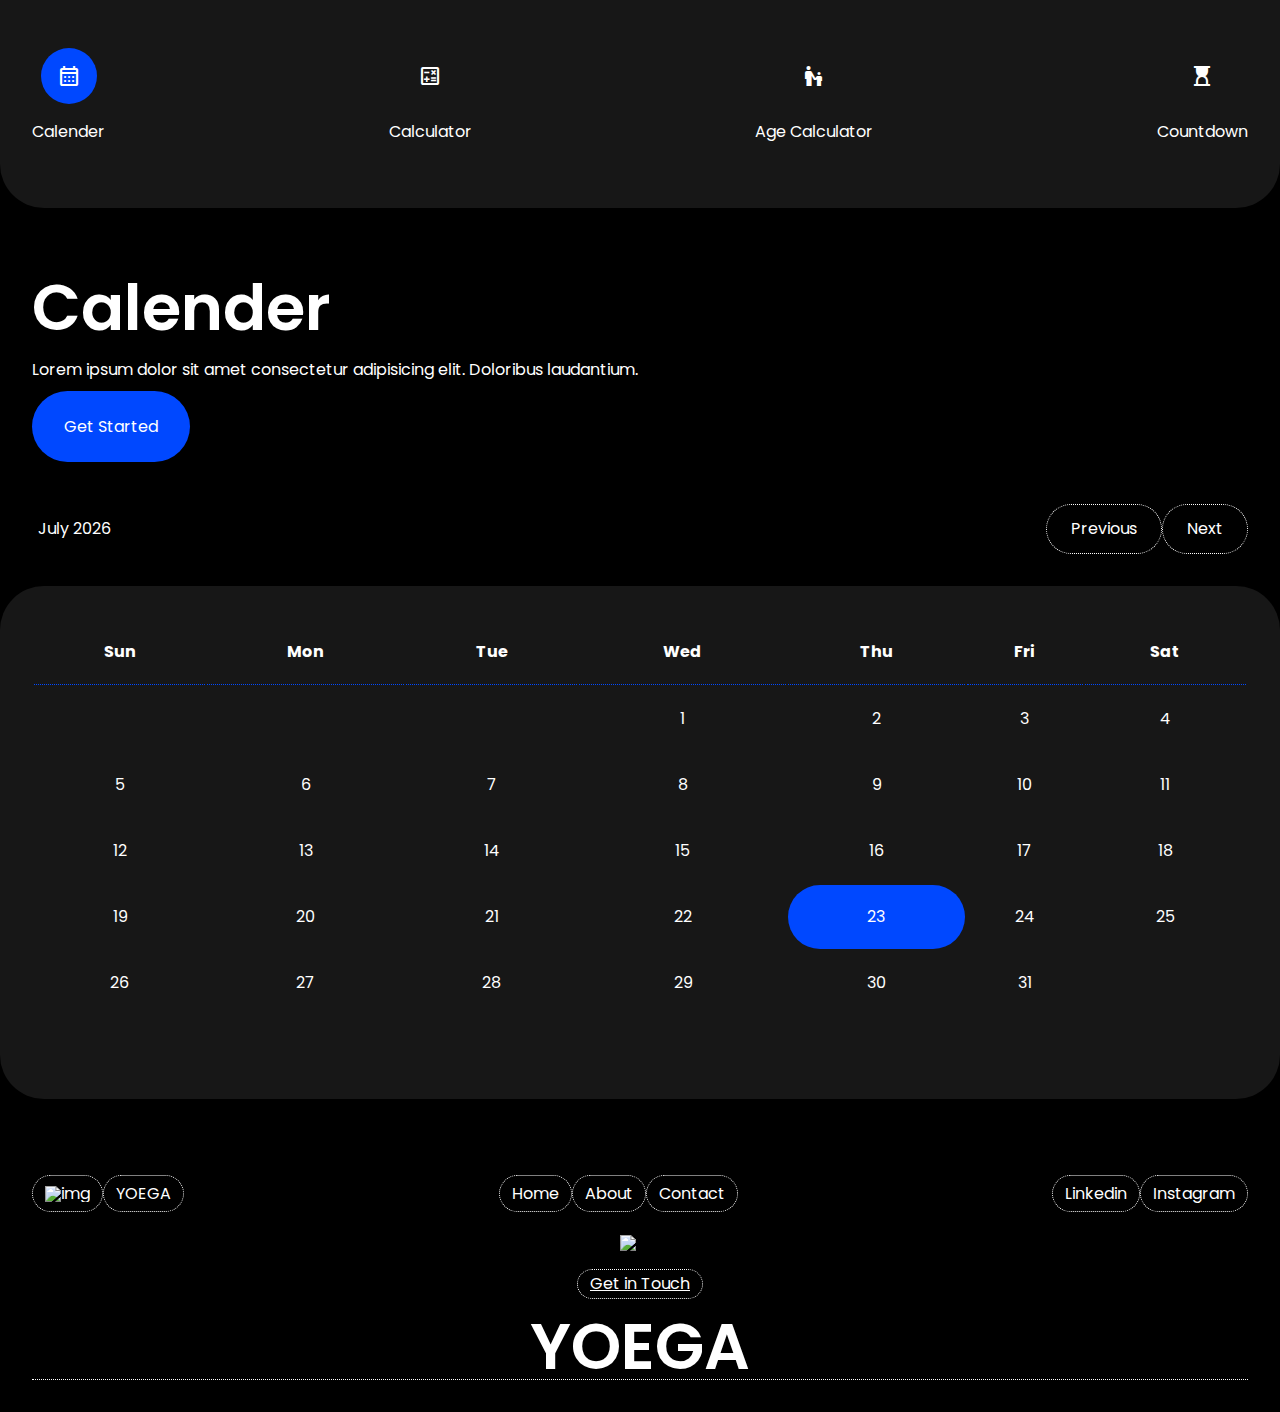
==== index.html @ 89e4c40a "first commit" ====
<!DOCTYPE html>
<html lang="en">
<head>
    <meta charset="UTF-8">
    <meta name="viewport" content="width=device-width, initial-scale=1.0">
    <link rel="stylesheet" href="/sass/styles.css">
    <link rel="stylesheet" href="https://fonts.googleapis.com/css2?family=Material+Symbols+Outlined:opsz,wght,FILL,GRAD@20..48,100..700,0..1,-50..200"/>
    <style>
        .material-symbols-outlined {
          font-variation-settings:
          'FILL' 0,
          'wght' 400,
          'GRAD' 0,
          'opsz' 24
        }
    </style>
    <title>Document</title>
</head>
<body>
    <nav>
        <ul>
            <li>
                <a href="#">
                    <span class="material-symbols-outlined active">
                        calendar_month
                    </span>
                    <p class="paragraph">Calender</p>
                 </a>
            </li>
            <li>
                <a href="#">
                    <span class="material-symbols-outlined">
                        calculate
                    </span>
                    <p class="paragraph">Calculator</p>
                 </a>
            </li>
            <li>
                <a href="#">
                    <span class="material-symbols-outlined">
                        escalator_warning
                    </span>
                    <p class="paragraph">Age Calculator</p>
                 </a>
            </li>
            <li>
                <a href="#">
                    <span class="material-symbols-outlined">
                        hourglass_top
                    </span>
                    <p class="paragraph">Countdown</p>
                 </a>
            </li>
        </ul>
    </nav>
    <div class="hero">
        <br><br><div><span class="display">Calender</span></div>
        <br><div class="span paragraph">Lorem ipsum dolor sit amet consectetur adipisicing elit. Doloribus laudantium.</div>
        <br><br><div class="button"><a href="#bottom" class="label">Get Started</a></div>
    </div>
    <br><br>
    <div class="navigation">    
        <button class="label" id="month-year">Month and Years</button>
        <div class="button">
            <button class="label" onclick="previousMonth()">Previous</button>
            <button class="label" onclick="nextMonth()">Next</button>
        </div>
    </div>
    <table id="calendar">
        <thead class="label">
            <tr>
                <th>Sun</th>
                <th>Mon</th>
                <th>Tue</th>
                <th>Wed</th>
                <th>Thu</th>
                <th>Fri</th>
                <th>Sat</th>
            </tr>
        </thead>
        <tbody class="label">
        </tbody>
    </table>


    <div class="footer">
        <br><br><br>
        <div class="nav">
            <div class="left">
                <li><a href="#" class="label"><img src="#" alt="img"></a></li>
                <li><a href="#" class="label">YOEGA</a></li>
            </div>
            <div class="center">
                <li><a class="label" href="#">Home</a></li>
                <li><a class="label" href="#">About</a></li>
                <li><a class="label" href="#">Contact</a></li>
            </div>
            <div class="right">
                <li><a class="label" href="#">Linkedin</a></li>
                <li><a class="label" href="#">Instagram</a></li>
            </div>
        </div>
        <div class="image">
            <img src="https://cdn-kodkb.nitrocdn.com/lhoFCkRDXmditPUXGJuJehiwbDUSIjZt/assets/images/optimized/rev-ce9fa08/tinywins.com/wp-content/themes/tinywins-2023/assets/images/footer-arrow.png" alt="img">
        </div>
        <div class="button">
            <li><a href="#" class="label">Get in Touch</a></li>
        </div>
        <div class="name">
            <div class="display">YOEGA</div>
        </div>
    </div>
    <div id="bottom"></div>
    <script src="/src/js/scripts.js"></script>
</body>
</html>
---- sass/styles.css ----
@import url("https://fonts.googleapis.com/css2?family=Inter:wght@100;200;300;400;500;600;700;800;900&family=Poppins:ital,wght@0,100;0,200;0,300;0,400;0,500;0,600;0,700;0,800;0,900;1,100;1,200;1,300;1,400;1,500;1,600;1,700;1,800;1,900&display=swap");
.display {
  color: #FFFFFF;
  font-family: Poppins;
  font-size: 64px;
  font-style: normal;
  font-weight: 600;
  line-height: 64px;
}

.heading {
  color: #FFFFFF;
  font-family: Poppins;
  font-size: 32px;
  font-style: normal;
  font-weight: 500;
  line-height: 32px;
}

.paragraph {
  color: #FFFFFF;
  font-family: Poppins;
  font-size: 16px;
  font-style: normal;
  font-weight: 400;
  line-height: 24px;
}

.label {
  color: #FFFFFF;
  font-family: Poppins;
  font-size: 16px;
  font-style: normal;
  font-weight: 400;
  line-height: 16px;
}

* {
  scroll-behavior: smooth;
}

body {
  padding: 0;
  margin: 0;
  background-color: #000000;
}

nav {
  margin: 0;
  padding: 32px;
  background-color: #171717;
  border-radius: 0 0 44px 44px;
}
nav ul {
  padding: 0;
  display: flex;
  justify-content: space-between;
  flex-wrap: wrap;
}
nav ul li {
  list-style: none;
}
nav ul li a {
  display: flex;
  flex-direction: column;
  align-items: center;
  justify-content: center;
  text-decoration: none;
}
nav ul li a span {
  color: #FFFFFF;
  padding: 16px;
  border-radius: 100px;
}
nav ul li a span:hover {
  color: #FFFFFF;
  background-color: #0048FF;
}
nav ul li a span.active {
  color: #FFFFFF;
  background-color: #0048FF;
}

.hero {
  padding: 32px;
}
.hero .button a {
  padding: 24px 32px;
  background-color: #0048FF;
  border-radius: 100px;
  text-decoration: none;
}

table {
  padding: 32px;
  background-color: #171717;
  width: 100%;
  border-radius: 44px;
}
table thead tr th {
  padding-top: 24px;
  padding-bottom: 24px;
  padding-left: auto;
  padding-right: auto;
  border-bottom: 1px dotted #0048FF;
}
table tbody tr td {
  padding-top: 24px;
  padding-bottom: 24px;
  padding-left: auto;
  padding-right: auto;
  text-align: center;
}
table tbody tr td.active {
  background-color: #0048FF;
  border-radius: 100px;
}

.navigation {
  display: flex;
  justify-content: space-between;
  padding-left: 32px;
  padding-right: 32px;
  padding-bottom: 32px;
}
.navigation .button {
  display: flex;
  justify-content: center;
}
.navigation .button button {
  padding: 16px 24px;
  border: 1px dotted #FFFFFF;
  border-radius: 100px;
}
.navigation button {
  border: none;
  background-color: transparent;
}

.footer {
  height: fit-content;
  padding: 32px;
}
.footer .nav {
  display: flex;
  justify-content: space-between;
  align-items: center;
  flex-wrap: wrap;
}
.footer .nav .left {
  display: flex;
  justify-content: center;
  flex-wrap: wrap;
  margin-bottom: 16px;
}
.footer .nav .left li {
  list-style: none;
  margin-bottom: 16px;
}
.footer .nav .left li a {
  padding: 6px 12px;
  border: 1px dotted #FFFFFF;
  border-radius: 100px;
  text-decoration: none;
}
.footer .nav .center {
  display: flex;
  justify-content: center;
  flex-wrap: wrap;
  margin-bottom: 16px;
}
.footer .nav .center li {
  list-style: none;
  margin-bottom: 16px;
}
.footer .nav .center li a {
  padding: 6px 12px;
  border: 1px dotted #FFFFFF;
  border-radius: 100px;
  text-decoration: none;
}
.footer .nav .right {
  display: flex;
  justify-content: center;
  flex-wrap: wrap;
  margin-bottom: 16px;
}
.footer .nav .right li {
  list-style: none;
  margin-bottom: 16px;
}
.footer .nav .right li a {
  padding: 6px 12px;
  border: 1px dotted #FFFFFF;
  border-radius: 100px;
  text-decoration: none;
}
.footer .image {
  display: flex;
  justify-content: center;
  margin-bottom: 16px;
}
.footer .button {
  margin-bottom: 16px;
}
.footer .button li {
  display: flex;
  justify-content: center;
}
.footer .button li a {
  padding: 6px 12px;
  border: 1px dotted #FFFFFF;
  border-radius: 100px;
}
.footer .name {
  display: flex;
  justify-content: center;
  border-bottom: 1px dotted #FFFFFF;
}

/*# sourceMappingURL=styles.css.map */
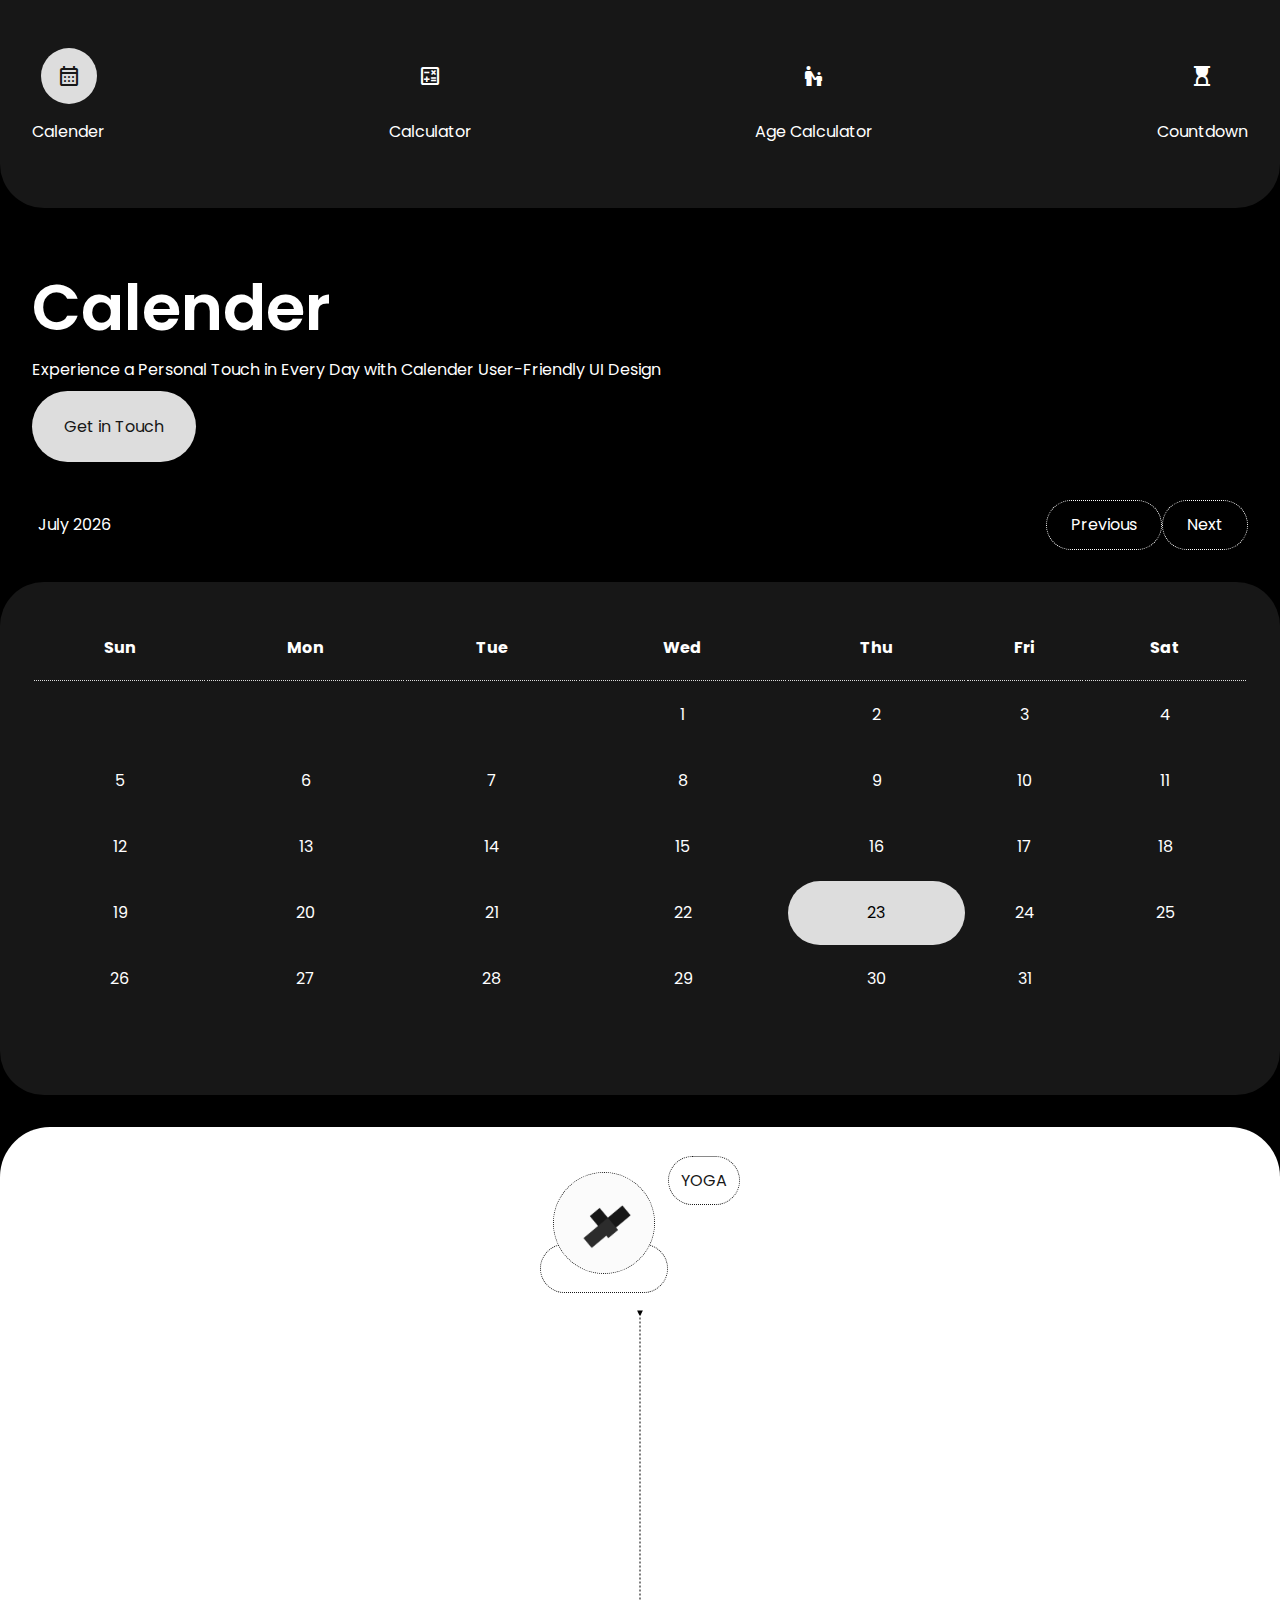
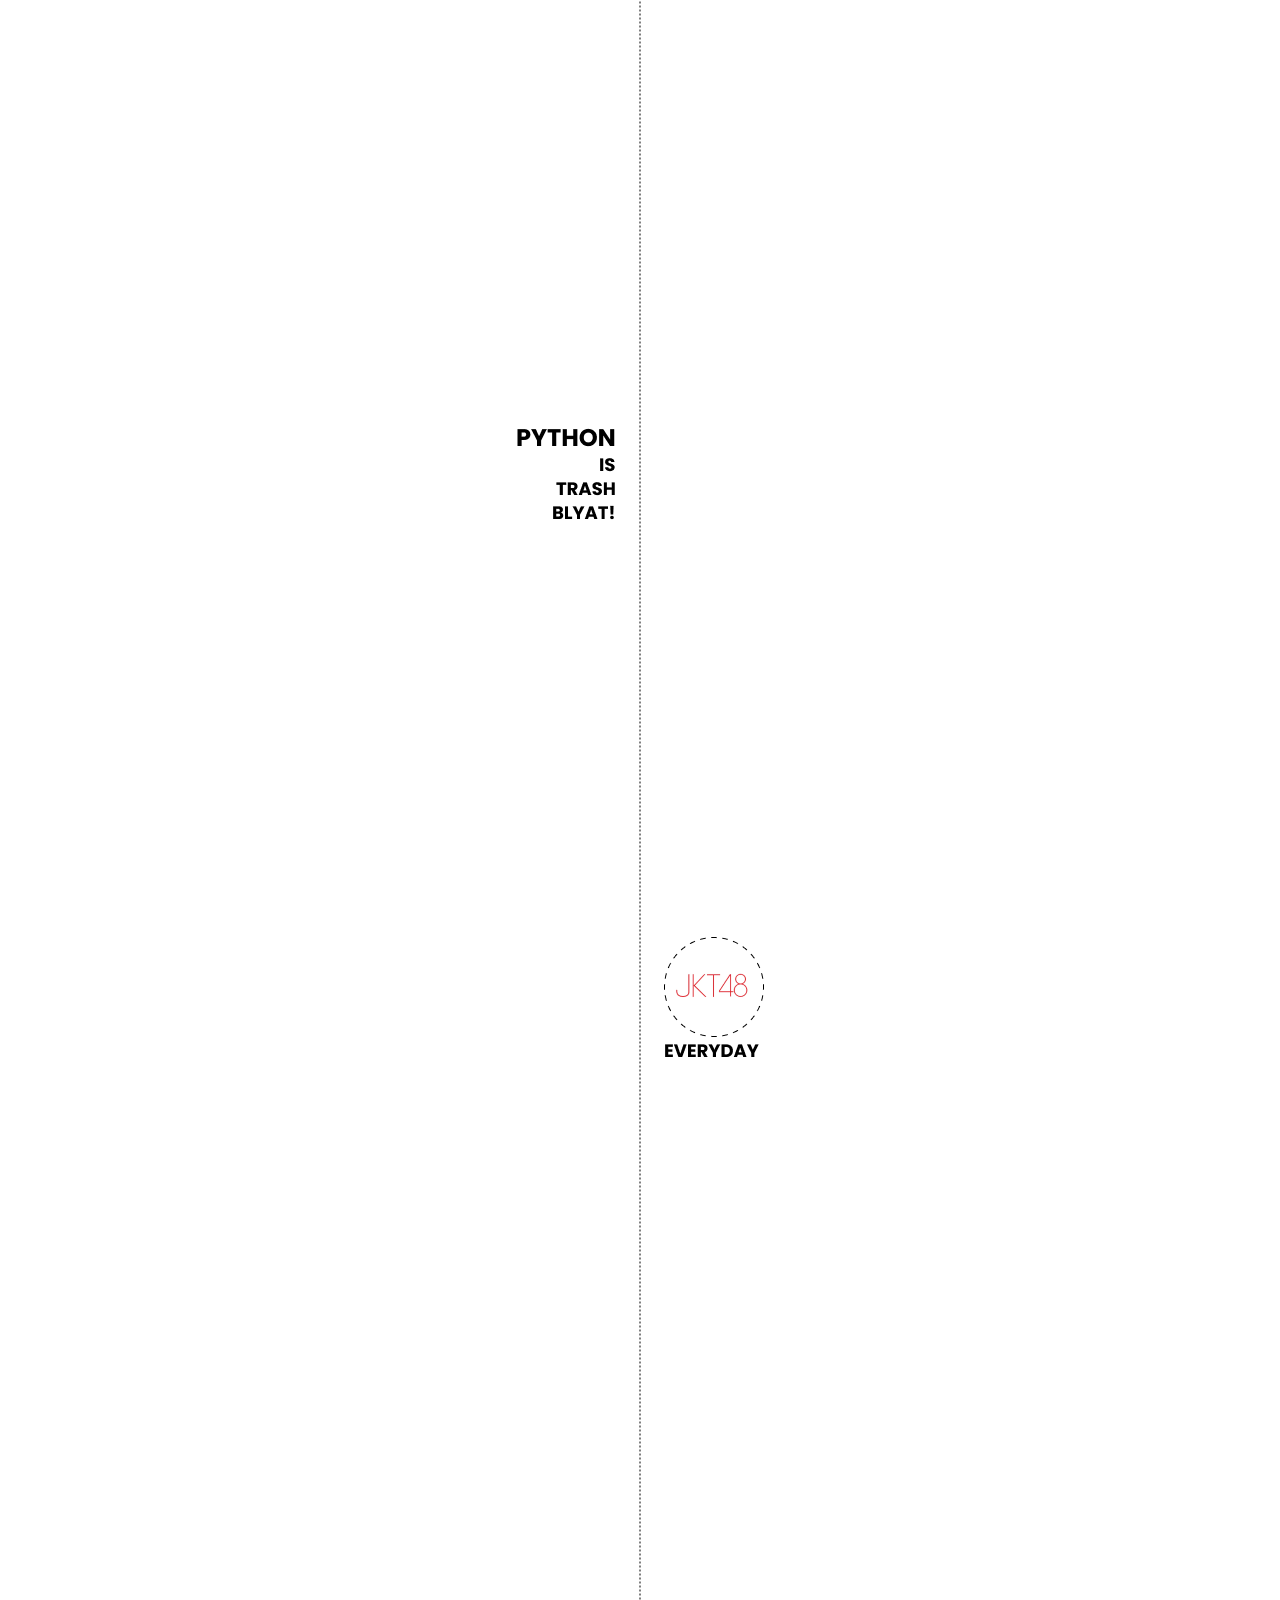
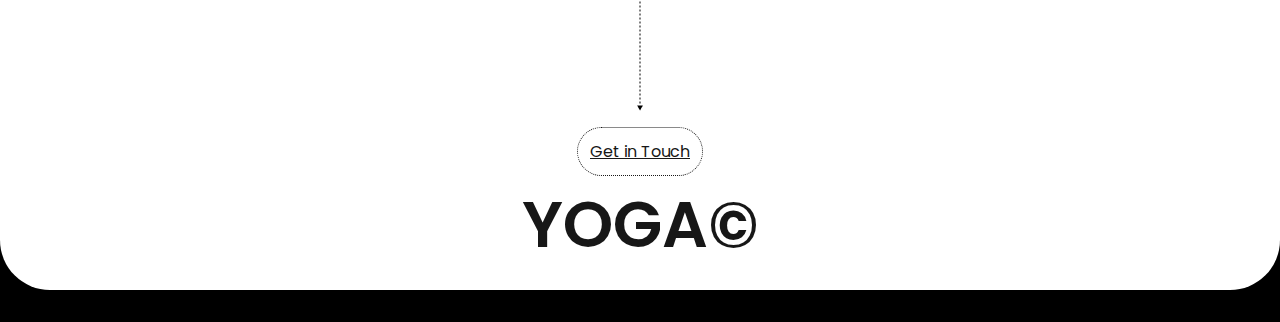
==== commit 59dc9f28: "mengubah warna primary" ====
--- a/index.html
+++ b/index.html
@@ -14,7 +14,7 @@
           'opsz' 24
         }
     </style>
-    <title>Document</title>
+    <title>Calender</title>
 </head>
 <body>
     <nav>
@@ -55,10 +55,9 @@
     </nav>
     <div class="hero">
         <br><br><div><span class="display">Calender</span></div>
-        <br><div class="span paragraph">Lorem ipsum dolor sit amet consectetur adipisicing elit. Doloribus laudantium.</div>
-        <br><br><div class="button"><a href="#bottom" class="label">Get Started</a></div>
+        <br><div class="span paragraph">Experience a Personal Touch in Every Day with Calender User-Friendly UI Design</div>
+        <br><br><div class="button"><a href="#bottom" class="label">Get in Touch</a></div>
     </div>
-    <br><br>
     <div class="navigation">    
         <button class="label" id="month-year">Month and Years</button>
         <div class="button">
@@ -81,33 +80,21 @@
         <tbody class="label">
         </tbody>
     </table>
-
-
     <div class="footer">
-        <br><br><br>
         <div class="nav">
-            <div class="left">
-                <li><a href="#" class="label"><img src="#" alt="img"></a></li>
-                <li><a href="#" class="label">YOEGA</a></li>
-            </div>
-            <div class="center">
-                <li><a class="label" href="#">Home</a></li>
-                <li><a class="label" href="#">About</a></li>
-                <li><a class="label" href="#">Contact</a></li>
-            </div>
-            <div class="right">
-                <li><a class="label" href="#">Linkedin</a></li>
-                <li><a class="label" href="#">Instagram</a></li>
+            <div class="nav-content">
+                <li><a href="#" class="label"><img style="width: 100px; border-radius: 100px;" src="/src/img/logo.png" alt="img"></a></li>
+                <li><a href="#" class="label">YOGA</a></li>
             </div>
         </div>
         <div class="image">
-            <img src="https://cdn-kodkb.nitrocdn.com/lhoFCkRDXmditPUXGJuJehiwbDUSIjZt/assets/images/optimized/rev-ce9fa08/tinywins.com/wp-content/themes/tinywins-2023/assets/images/footer-arrow.png" alt="img">
+            <img src="/src/img/line.png" alt="line">
         </div>
         <div class="button">
-            <li><a href="#" class="label">Get in Touch</a></li>
+            <li><a href="https://www.instagram.com/yogawanadityapratama/" class="label">Get in Touch</a></li>
         </div>
         <div class="name">
-            <div class="display">YOEGA</div>
+            <div class="display">YOGA©</div>
         </div>
     </div>
     <div id="bottom"></div>
--- a/sass/styles.css
+++ b/sass/styles.css
@@ -73,12 +73,12 @@
   border-radius: 100px;
 }
 nav ul li a span:hover {
-  color: #FFFFFF;
-  background-color: #0048FF;
+  color: #171717;
+  background-color: #DDDDDD;
 }
 nav ul li a span.active {
-  color: #FFFFFF;
-  background-color: #0048FF;
+  color: #171717;
+  background-color: #DDDDDD;
 }
 
 .hero {
@@ -86,9 +86,29 @@
 }
 .hero .button a {
   padding: 24px 32px;
-  background-color: #0048FF;
+  background-color: #DDDDDD;
+  color: #171717;
   border-radius: 100px;
   text-decoration: none;
+}
+
+.navigation {
+  display: flex;
+  justify-content: space-between;
+  padding: 32px;
+}
+.navigation .button {
+  display: flex;
+  justify-content: center;
+}
+.navigation .button button {
+  padding: 16px 24px;
+  border: 1px dotted #FFFFFF;
+  border-radius: 100px;
+}
+.navigation button {
+  border: none;
+  background-color: transparent;
 }
 
 table {
@@ -102,7 +122,7 @@
   padding-bottom: 24px;
   padding-left: auto;
   padding-right: auto;
-  border-bottom: 1px dotted #0048FF;
+  border-bottom: 1px dotted #DDDDDD;
 }
 table tbody tr td {
   padding-top: 24px;
@@ -110,112 +130,73 @@
   padding-left: auto;
   padding-right: auto;
   text-align: center;
+  transition: background-color 3s color 3s;
 }
 table tbody tr td.active {
-  background-color: #0048FF;
-  border-radius: 100px;
-}
-
-.navigation {
-  display: flex;
-  justify-content: space-between;
-  padding-left: 32px;
-  padding-right: 32px;
-  padding-bottom: 32px;
-}
-.navigation .button {
-  display: flex;
-  justify-content: center;
-}
-.navigation .button button {
-  padding: 16px 24px;
-  border: 1px dotted #FFFFFF;
-  border-radius: 100px;
-}
-.navigation button {
-  border: none;
-  background-color: transparent;
+  background-color: #DDDDDD;
+  color: #000000;
+  border-radius: 100px;
+}
+table tbody tr td:hover {
+  background-color: #DDDDDD;
+  color: #000000;
+  border-radius: 100px;
 }
 
 .footer {
   height: fit-content;
-  padding: 32px;
+  border-top: 1px dotted #FFFFFF;
+  border-bottom: 1px dotted #FFFFFF;
+  border-left: 1px dotted #FFFFFF;
+  border-right: 1px dotted #FFFFFF;
+  border-radius: 50px;
+  background-color: #FFFFFF;
+  margin-top: 32px;
+  margin-bottom: 32px;
 }
 .footer .nav {
-  display: flex;
-  justify-content: space-between;
-  align-items: center;
-  flex-wrap: wrap;
-}
-.footer .nav .left {
-  display: flex;
-  justify-content: center;
-  flex-wrap: wrap;
-  margin-bottom: 16px;
-}
-.footer .nav .left li {
+  margin-top: 44px;
+}
+.footer .nav .nav-content {
+  display: flex;
+  justify-content: center;
   list-style: none;
-  margin-bottom: 16px;
-}
-.footer .nav .left li a {
-  padding: 6px 12px;
-  border: 1px dotted #FFFFFF;
+}
+.footer .nav .nav-content img {
+  border: 1px dotted #171717;
+}
+.footer .nav .nav-content a {
+  border: 1px dotted #171717;
+  color: #171717;
+  padding: 12px;
   border-radius: 100px;
   text-decoration: none;
 }
-.footer .nav .center {
-  display: flex;
-  justify-content: center;
-  flex-wrap: wrap;
-  margin-bottom: 16px;
-}
-.footer .nav .center li {
+.footer .image {
+  display: flex;
+  justify-content: center;
+  margin-top: 32px;
+}
+.footer .button {
+  display: flex;
+  justify-content: center;
+  margin-top: 32px;
   list-style: none;
-  margin-bottom: 16px;
-}
-.footer .nav .center li a {
-  padding: 6px 12px;
-  border: 1px dotted #FFFFFF;
-  border-radius: 100px;
-  text-decoration: none;
-}
-.footer .nav .right {
-  display: flex;
-  justify-content: center;
-  flex-wrap: wrap;
-  margin-bottom: 16px;
-}
-.footer .nav .right li {
-  list-style: none;
-  margin-bottom: 16px;
-}
-.footer .nav .right li a {
-  padding: 6px 12px;
-  border: 1px dotted #FFFFFF;
-  border-radius: 100px;
-  text-decoration: none;
-}
-.footer .image {
-  display: flex;
-  justify-content: center;
-  margin-bottom: 16px;
-}
-.footer .button {
-  margin-bottom: 16px;
-}
-.footer .button li {
-  display: flex;
-  justify-content: center;
-}
-.footer .button li a {
-  padding: 6px 12px;
-  border: 1px dotted #FFFFFF;
+}
+.footer .button a {
+  border: 1px dotted #171717;
+  color: #171717;
+  padding: 12px;
   border-radius: 100px;
 }
 .footer .name {
   display: flex;
   justify-content: center;
-  border-bottom: 1px dotted #FFFFFF;
+  margin-top: 32px;
+  margin-bottom: 32px;
+}
+.footer .name .display {
+  color: #171717;
 }
 
 /*# sourceMappingURL=styles.css.map */
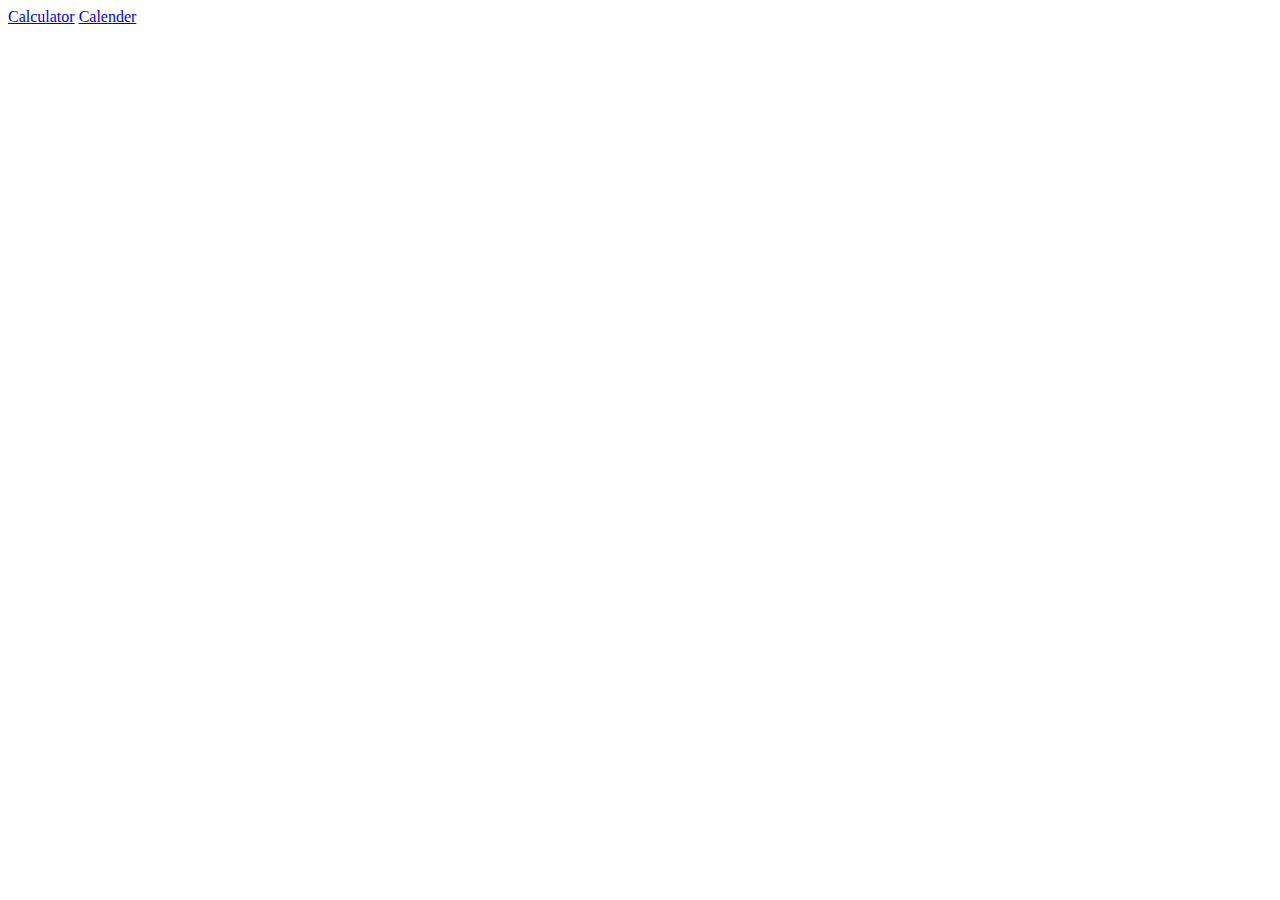
==== commit 3693712d: "menambahkan aplikasi kalkulator" ====
--- a/index.html
+++ b/index.html
@@ -3,101 +3,10 @@
 <head>
     <meta charset="UTF-8">
     <meta name="viewport" content="width=device-width, initial-scale=1.0">
-    <link rel="stylesheet" href="/sass/styles.css">
-    <link rel="stylesheet" href="https://fonts.googleapis.com/css2?family=Material+Symbols+Outlined:opsz,wght,FILL,GRAD@20..48,100..700,0..1,-50..200"/>
-    <style>
-        .material-symbols-outlined {
-          font-variation-settings:
-          'FILL' 0,
-          'wght' 400,
-          'GRAD' 0,
-          'opsz' 24
-        }
-    </style>
-    <title>Calender</title>
+    <title>Document</title>
 </head>
 <body>
-    <nav>
-        <ul>
-            <li>
-                <a href="#">
-                    <span class="material-symbols-outlined active">
-                        calendar_month
-                    </span>
-                    <p class="paragraph">Calender</p>
-                 </a>
-            </li>
-            <li>
-                <a href="#">
-                    <span class="material-symbols-outlined">
-                        calculate
-                    </span>
-                    <p class="paragraph">Calculator</p>
-                 </a>
-            </li>
-            <li>
-                <a href="#">
-                    <span class="material-symbols-outlined">
-                        escalator_warning
-                    </span>
-                    <p class="paragraph">Age Calculator</p>
-                 </a>
-            </li>
-            <li>
-                <a href="#">
-                    <span class="material-symbols-outlined">
-                        hourglass_top
-                    </span>
-                    <p class="paragraph">Countdown</p>
-                 </a>
-            </li>
-        </ul>
-    </nav>
-    <div class="hero">
-        <br><br><div><span class="display">Calender</span></div>
-        <br><div class="span paragraph">Experience a Personal Touch in Every Day with Calender User-Friendly UI Design</div>
-        <br><br><div class="button"><a href="#bottom" class="label">Get in Touch</a></div>
-    </div>
-    <div class="navigation">    
-        <button class="label" id="month-year">Month and Years</button>
-        <div class="button">
-            <button class="label" onclick="previousMonth()">Previous</button>
-            <button class="label" onclick="nextMonth()">Next</button>
-        </div>
-    </div>
-    <table id="calendar">
-        <thead class="label">
-            <tr>
-                <th>Sun</th>
-                <th>Mon</th>
-                <th>Tue</th>
-                <th>Wed</th>
-                <th>Thu</th>
-                <th>Fri</th>
-                <th>Sat</th>
-            </tr>
-        </thead>
-        <tbody class="label">
-        </tbody>
-    </table>
-    <div class="footer">
-        <div class="nav">
-            <div class="nav-content">
-                <li><a href="#" class="label"><img style="width: 100px; border-radius: 100px;" src="/src/img/logo.png" alt="img"></a></li>
-                <li><a href="#" class="label">YOGA</a></li>
-            </div>
-        </div>
-        <div class="image">
-            <img src="/src/img/line.png" alt="line">
-        </div>
-        <div class="button">
-            <li><a href="https://www.instagram.com/yogawanadityapratama/" class="label">Get in Touch</a></li>
-        </div>
-        <div class="name">
-            <div class="display">YOGA©</div>
-        </div>
-    </div>
-    <div id="bottom"></div>
-    <script src="/src/js/scripts.js"></script>
+    <a href="/app/calculator/">Calculator</a>
+    <a href="/app/calender/">Calender</a>
 </body>
 </html>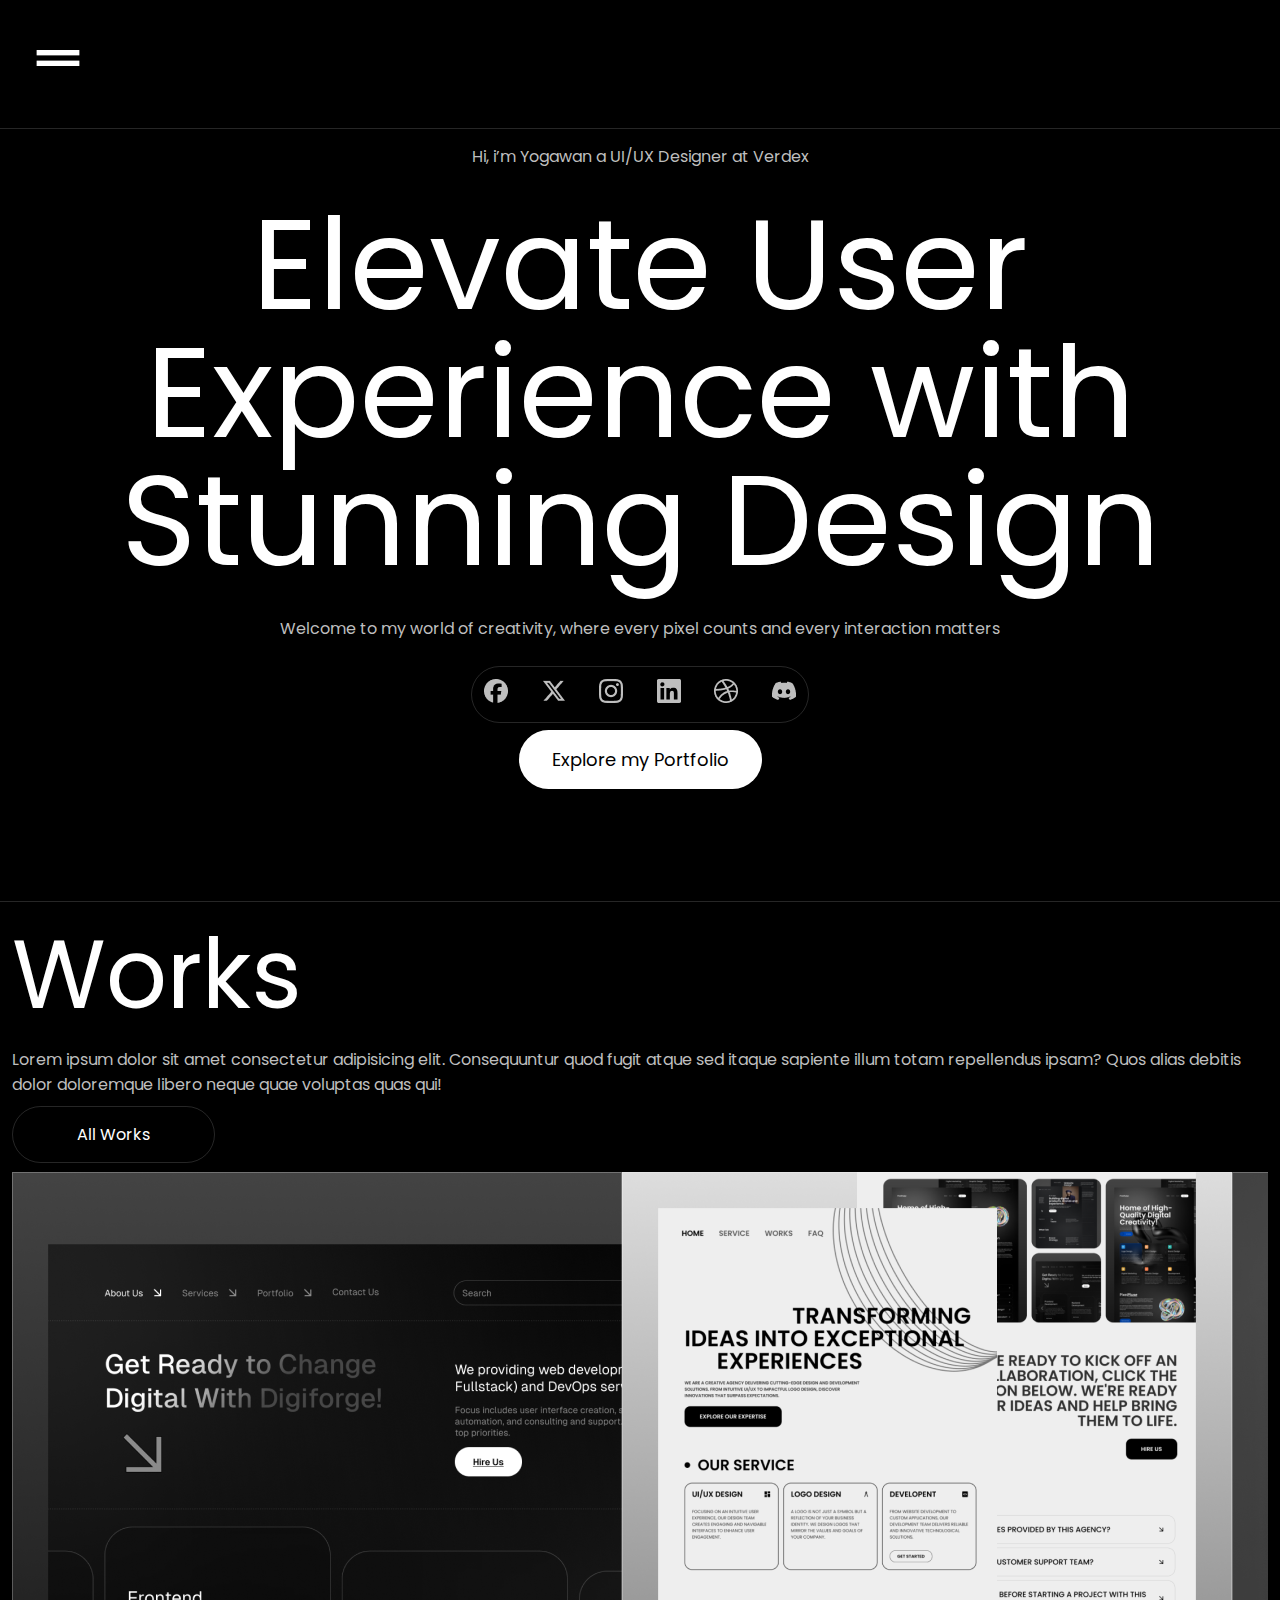
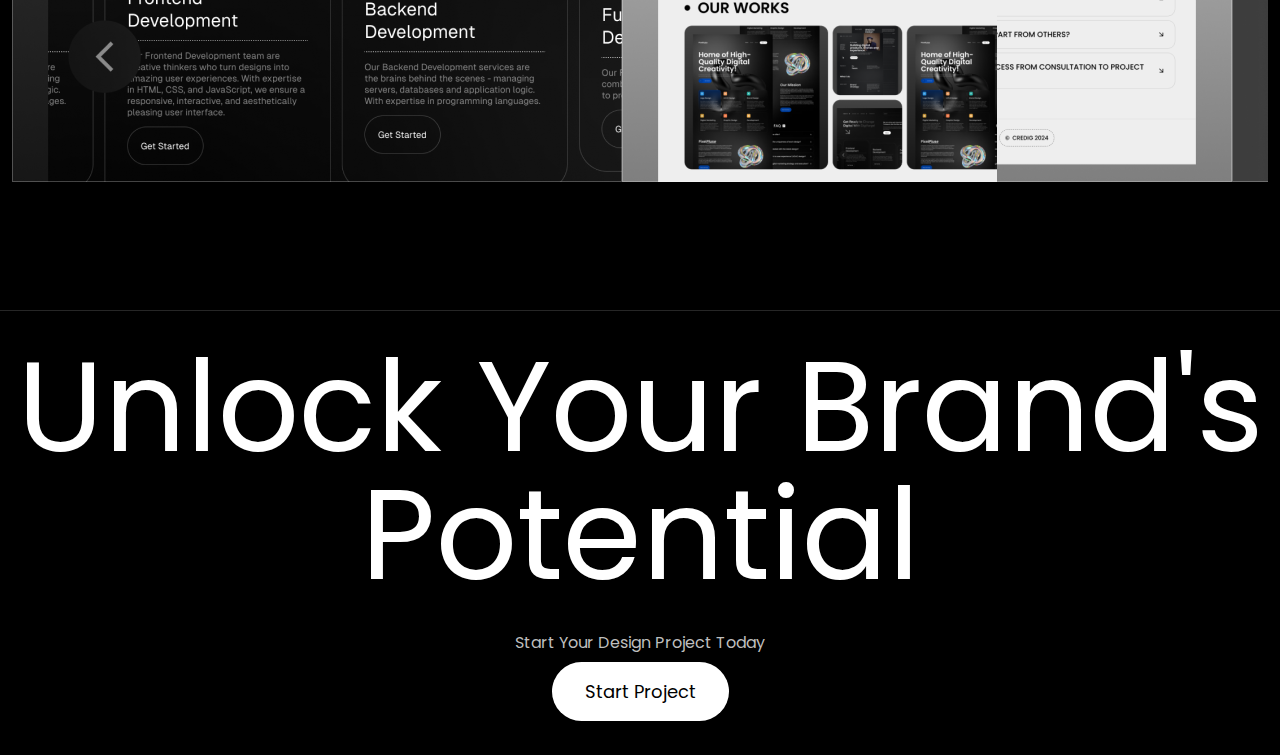
==== commit 9089298c: "add landing page" ====
--- a/index.html
+++ b/index.html
@@ -3,10 +3,105 @@
 <head>
     <meta charset="UTF-8">
     <meta name="viewport" content="width=device-width, initial-scale=1.0">
-    <title>Document</title>
+    <title>Yogawan Aditya Pratama</title>
+    <link rel="stylesheet" href="/src/css/styles.css">
+    <link rel="stylesheet" href="/sass/styles.css">
 </head>
 <body>
-    <a href="/app/calculator/">Calculator</a>
-    <a href="/app/calender/">Calender</a>
+    <div class="menu-btn">
+        <div class="menu-btn__burger"><img src="/src/image/drag_handle.png" alt="img"></div>
+    </div>
+    <nav class="menu">
+      <ul class="nav-menu__list">
+          <li class="menu__item home"><a href="#">Home</a></li>
+          <li class="menu__item about"><a href="/app/calender/">Projects</a></li>
+          <li class="menu__item services"><a href="#">Works</a></li>
+          <li class="menu__item contact"><a href="#">Contact</a></li>
+      </ul>
+    </nav>
+    <div class="hero">
+      <p>Hi, i’m Yogawan a UI/UX Designer at Verdex</p>
+      <h1>Elevate User Experience with Stunning Design</h1>
+      <p>Welcome to my world of creativity, where every pixel counts and every interaction matters</p><br>
+      <div class="social-container">
+        <div class="social">
+          <a href="#"><img src="/src/image/01.png" alt="icon"></a>
+          <a href="#"><img src="/src/image/02.png" alt="icon"></a>
+          <a href="#"><img src="/src/image/03.png" alt="icon"></a>
+          <a href="#"><img src="/src/image/04.png" alt="icon"></a>
+          <a href="#"><img src="/src/image/05.png" alt="icon"></a>
+          <a href="#"><img src="/src/image/06.png" alt="icon"></a>
+        </div>
+      </div><br>
+      <div class="button">
+        <a href="#">Explore my Portfolio</a>
+      </div>
+    </div>
+    <div class="works">
+      <h2>Works</h2>
+      <p>Lorem ipsum dolor sit amet consectetur adipisicing elit. Consequuntur quod fugit atque sed itaque sapiente illum totam repellendus ipsam? Quos alias debitis dolor doloremque libero neque quae voluptas quas qui!</p><br>
+      <div class="button">
+        <a href="#">All Works</a>
+      </div>
+      <br>
+      <div class="card">
+        <img src="/src/image/W1.png" alt="image">
+        <img src="/src/image/W2.png" alt="image">
+        <img src="/src/image/W3.png" alt="image">
+        <img src="/src/image/W4.png" alt="image">
+        <img src="/src/image/W1.png" alt="image">
+        <img src="/src/image/W2.png" alt="image">
+        <img src="/src/image/W3.png" alt="image">
+        <img src="/src/image/W4.png" alt="image">
+        <img src="/src/image/W1.png" alt="image">
+        <img src="/src/image/W2.png" alt="image">
+        <img src="/src/image/W3.png" alt="image">
+        <img src="/src/image/W4.png" alt="image">
+        <img src="/src/image/W1.png" alt="image">
+        <img src="/src/image/W2.png" alt="image">
+        <img src="/src/image/W3.png" alt="image">
+        <img src="/src/image/W4.png" alt="image">
+        <img src="/src/image/W1.png" alt="image">
+        <img src="/src/image/W2.png" alt="image">
+        <img src="/src/image/W3.png" alt="image">
+        <img src="/src/image/W4.png" alt="image">
+        <img src="/src/image/W1.png" alt="image">
+        <img src="/src/image/W2.png" alt="image">
+        <img src="/src/image/W3.png" alt="image">
+        <img src="/src/image/W4.png" alt="image">
+        <img src="/src/image/W1.png" alt="image">
+        <img src="/src/image/W2.png" alt="image">
+        <img src="/src/image/W3.png" alt="image">
+        <img src="/src/image/W4.png" alt="image">
+        <img src="/src/image/W1.png" alt="image">
+        <img src="/src/image/W2.png" alt="image">
+        <img src="/src/image/W3.png" alt="image">
+        <img src="/src/image/W4.png" alt="image">
+        <img src="/src/image/W1.png" alt="image">
+        <img src="/src/image/W2.png" alt="image">
+        <img src="/src/image/W3.png" alt="image">
+        <img src="/src/image/W4.png" alt="image">
+        <img src="/src/image/W1.png" alt="image">
+        <img src="/src/image/W2.png" alt="image">
+        <img src="/src/image/W3.png" alt="image">
+        <img src="/src/image/W4.png" alt="image">
+        <img src="/src/image/W1.png" alt="image">
+        <img src="/src/image/W2.png" alt="image">
+        <img src="/src/image/W3.png" alt="image">
+        <img src="/src/image/W4.png" alt="image">
+        <img src="/src/image/W1.png" alt="image">
+        <img src="/src/image/W2.png" alt="image">
+        <img src="/src/image/W3.png" alt="image">
+        <img src="/src/image/W4.png" alt="image">
+      </div>
+    </div>
+    <div class="hero">
+      <h1>Unlock Your Brand's Potential</h1>
+      <p>Start Your Design Project Today</p><br>
+      <div class="button">
+        <a href="#">Start Project</a>
+      </div>
+    </div><br><br>
+    <script src="/src/js/script.js"></script>
 </body>
-</html>+</html>
--- a/src/css/styles.css
+++ b/src/css/styles.css
@@ -0,0 +1,120 @@
+@import url('https://fonts.googleapis.com/css2?family=Inter:wght@100;200;300;400;500;600;700;800;900&family=Poppins:ital,wght@0,100;0,200;0,300;0,400;0,500;0,600;0,700;0,800;0,900;1,100;1,200;1,300;1,400;1,500;1,600;1,700;1,800;1,900&display=swap');
+
+* {
+    cursor: url('/src/image/cursor.png'), auto;
+}
+
+body {    
+    margin: 0;
+    padding: 0;
+    background-color: #000000;
+    font-family: 'Poppins', sans-serif;
+}
+
+/* menu button */
+.menu-btn {
+    position: fixed;
+    top: 20px;
+    left: 20px;
+    cursor: pointer;
+}
+
+.menu-btn__burger {
+    padding: 6px;
+    background-color: #000000;
+    border-radius: 12px;
+    transition: all 0.3s ease;
+}
+
+.menu-btn.open .menu-btn__burger:nth-child(1) {
+    transform: translateY(8px) rotate(45deg);
+}
+
+.menu-btn.open .menu-btn__burger:nth-child(2) {
+    opacity: 0;
+}
+
+.menu-btn.open .menu-btn__burger:nth-child(3) {
+    transform: translateY(-8px) rotate(-45deg);
+}
+
+/* menu container */
+.menu {
+    position: fixed;
+    top: 0;
+    left: 0;
+    width: 100%;
+    height: 100%;
+    background-color: #000000;
+    display: flex;
+    align-items: center;
+    justify-content: center;
+    transform: translateY(-100%);
+    transition: transform 0.3s ease;
+}
+
+.menu.open {
+    transform: translateY(0);
+}
+
+.menu__list {
+    list-style: none;
+    padding: 0;
+}
+
+/* Animation for menu items */
+.menu__item {
+    margin-bottom: 20px;
+    text-align: left;
+}
+
+.menu__item a {
+    text-decoration: none;
+    color: #FFFFFF;
+    font-size: 24px;
+}
+
+.menu__item {
+    margin-bottom: 20px;
+    opacity: 0;
+}
+
+.menu__item a {
+    text-decoration: none;
+    color: #FFFFFF;
+    font-size: 96px;
+    font-weight: 500;
+    transition: font-size 0.3s ease;
+}
+
+.menu__item a:hover {
+    opacity: 50%;
+    font-size: 128px;
+}
+
+.menu__item.home.animated {
+    animation: fadeIn 0.5s ease forwards;
+}
+
+.menu__item.about.animated {
+    animation: fadeIn 0.5s ease 0.2s forwards;
+}
+
+.menu__item.services.animated {
+    animation: fadeIn 0.5s ease 0.4s forwards;
+}
+
+.menu__item.contact.animated {
+    animation: fadeIn 0.5s ease 0.6s forwards;
+}
+
+@keyframes fadeIn {
+    from {
+        opacity: 0;
+        transform: translateY(-20px);
+    }
+    to {
+        opacity: 1;
+        transform: translateY(0);
+    }
+}--- a/sass/styles.css
+++ b/sass/styles.css
@@ -0,0 +1,136 @@
+@media only screen and (max-width: 767px) {
+  :root {
+    --display-size: 72px;
+    --display-line-height: 72px;
+    --heading1-size: 64px;
+    --heading1-line-height: 64px:
+    --heading2-size: 24px;
+    --heading2-line-height: 24px;
+    --paragraph-size: 16px;
+    --paragraph-line-height: 24px;
+  }
+}
+@media only screen and (min-width: 768px) and (max-width: 991px) {
+  :root {
+    --display-size: 96px;
+    --display-line-height: 96px;
+    --heading1-size: 72px;
+    --heading1-line-height: 72px:
+    --heading2-size: 32px;
+    --heading2-line-height: 32px;
+    --paragraph-size: 16px;
+    --paragraph-line-height: 24px;
+  }
+}
+@media only screen and (min-width: 992px) {
+  :root {
+    --display-size: 128px;
+    --display-line-height: 128px;
+    --heading1-size: 96px;
+    --heading1-line-height: 96px:
+    --heading2-size: 64px;
+    --heading2-line-height: 64px;
+    --paragraph-size: 16px;
+    --paragraph-line-height: 24px;
+  }
+}
+.hero {
+  text-align: center;
+  margin-top: 128px;
+  padding-left: 12px;
+  padding-right: 12px;
+  border-top: 1px solid rgba(255, 255, 255, 0.15);
+}
+.hero h1 {
+  color: #FFFFFF;
+  font-size: var(--display-size);
+  line-height: var(--display-line-height);
+  font-weight: 400;
+  text-align: center;
+  margin-top: 32px;
+  margin-bottom: 32px;
+}
+.hero p {
+  color: #BEBEBE;
+  font-size: var(--paragraph-size);
+  line-height: var(--paragraph-line-height);
+  font-weight: 400;
+  text-align: center;
+  margin-top: 16px;
+  margin-bottom: 0;
+}
+.hero .social-container {
+  display: flex;
+  justify-content: center;
+}
+.hero .social-container .social {
+  display: flex;
+  padding: 12px;
+  justify-content: space-between;
+  align-items: center;
+  border: 1px solid rgba(255, 255, 255, 0.15);
+  border-radius: 100px;
+  width: 312px;
+}
+.hero .social-container .social a {
+  margin: 0;
+  padding: 0;
+}
+.hero .button a {
+  text-decoration: none;
+  color: #000000;
+  background-color: #FFFFFF;
+  padding: 16px 32px;
+  border: 1px solid rgba(255, 255, 255, 0.15);
+  border-radius: 100px;
+  text-align: center;
+  font-size: 18px;
+  line-height: 18px;
+  transition: font-size 0.3s ease;
+}
+.hero .button a:hover {
+  font-size: 20px;
+}
+
+.works {
+  margin-top: 128px;
+  padding-left: 12px;
+  padding-right: 12px;
+  border-top: 1px solid rgba(255, 255, 255, 0.15);
+}
+.works h2 {
+  color: #FFFFFF;
+  font-size: var(--heading1-size);
+  line-height: var(--heading1-line-height);
+  font-weight: 400;
+  margin: 0;
+}
+.works p {
+  color: #BEBEBE;
+  margin: 0;
+}
+@keyframes scroll {
+  0% {
+    transform: translateX(0);
+  }
+  100% {
+    transform: translateX(-100%);
+  }
+}
+.works .card {
+  display: flex;
+  overflow: scroll;
+}
+.works .card img {
+  animation: scroll 20s linear infinite;
+}
+.works .button a {
+  text-decoration: none;
+  color: #FFFFFF;
+  padding: 16px 64px;
+  border: 1px solid rgba(255, 255, 255, 0.15);
+  border-radius: 100px;
+  text-align: center;
+}
+
+/*# sourceMappingURL=styles.css.map */
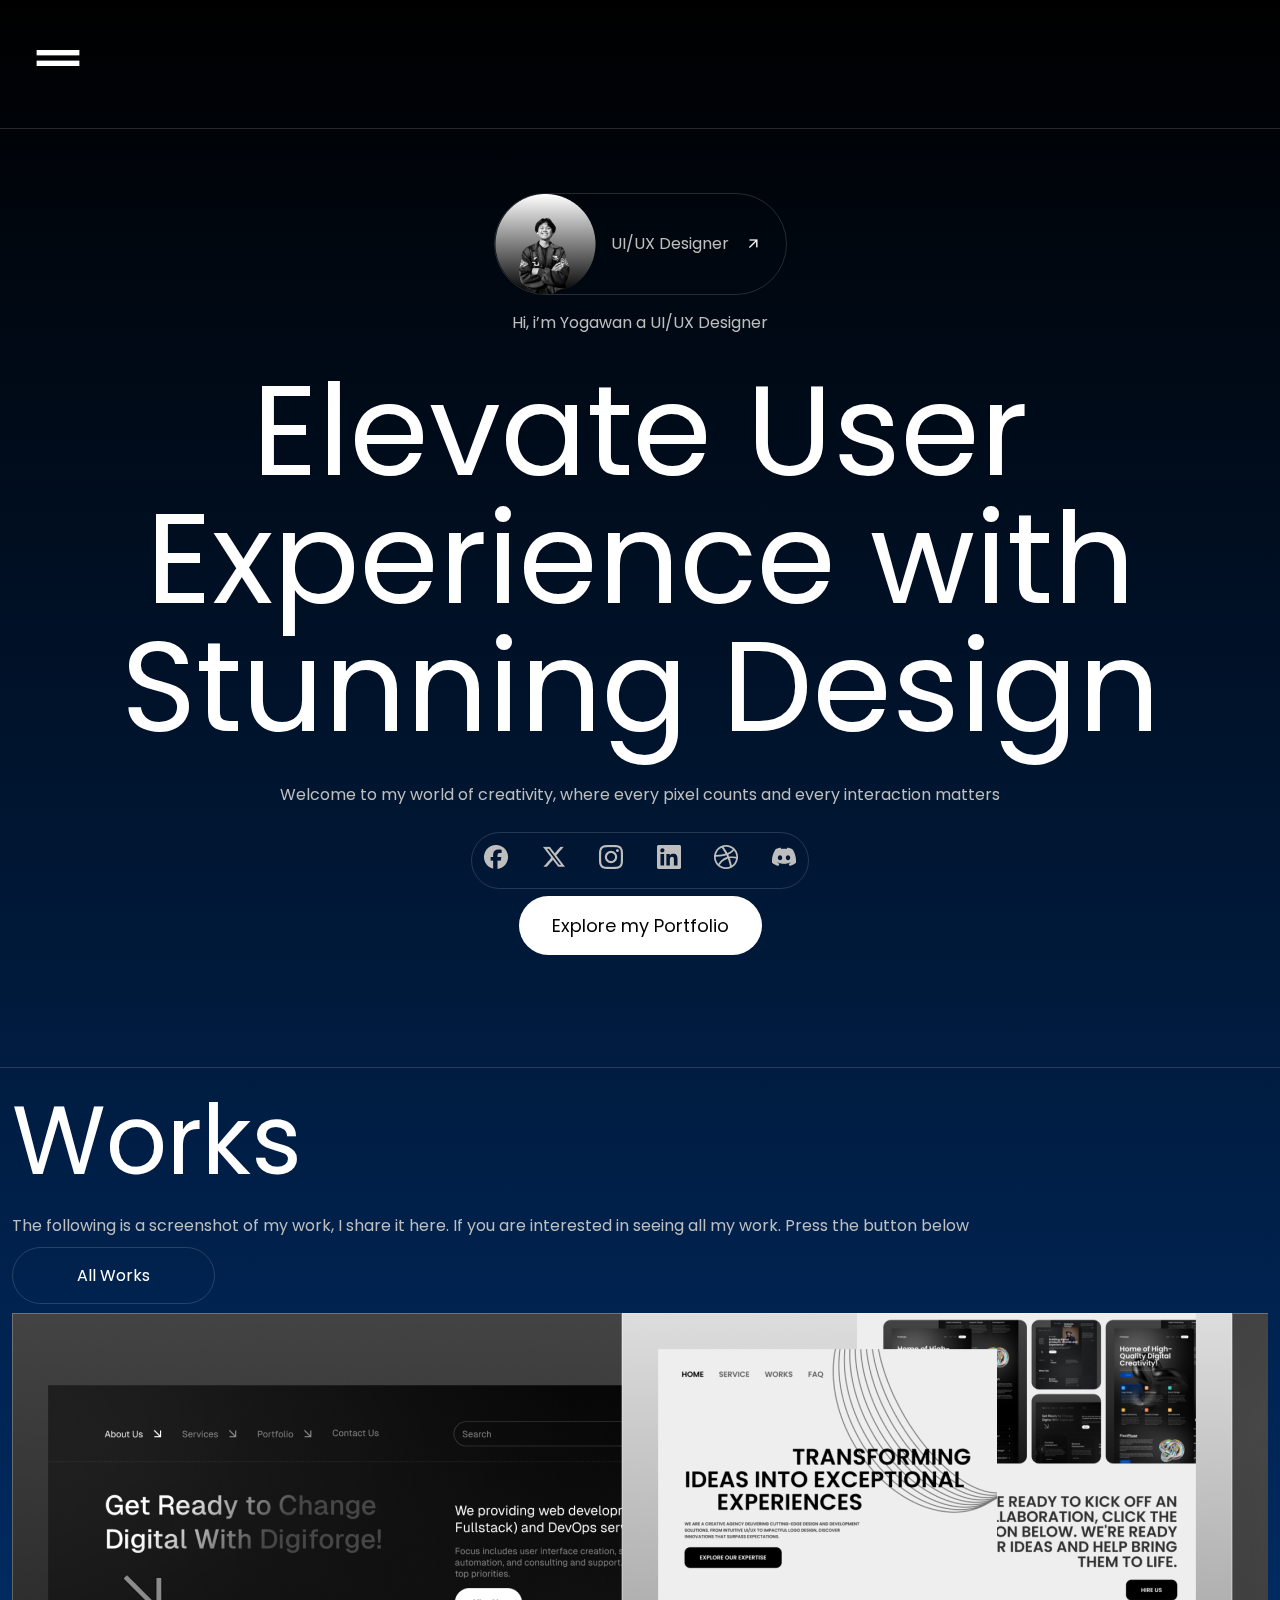
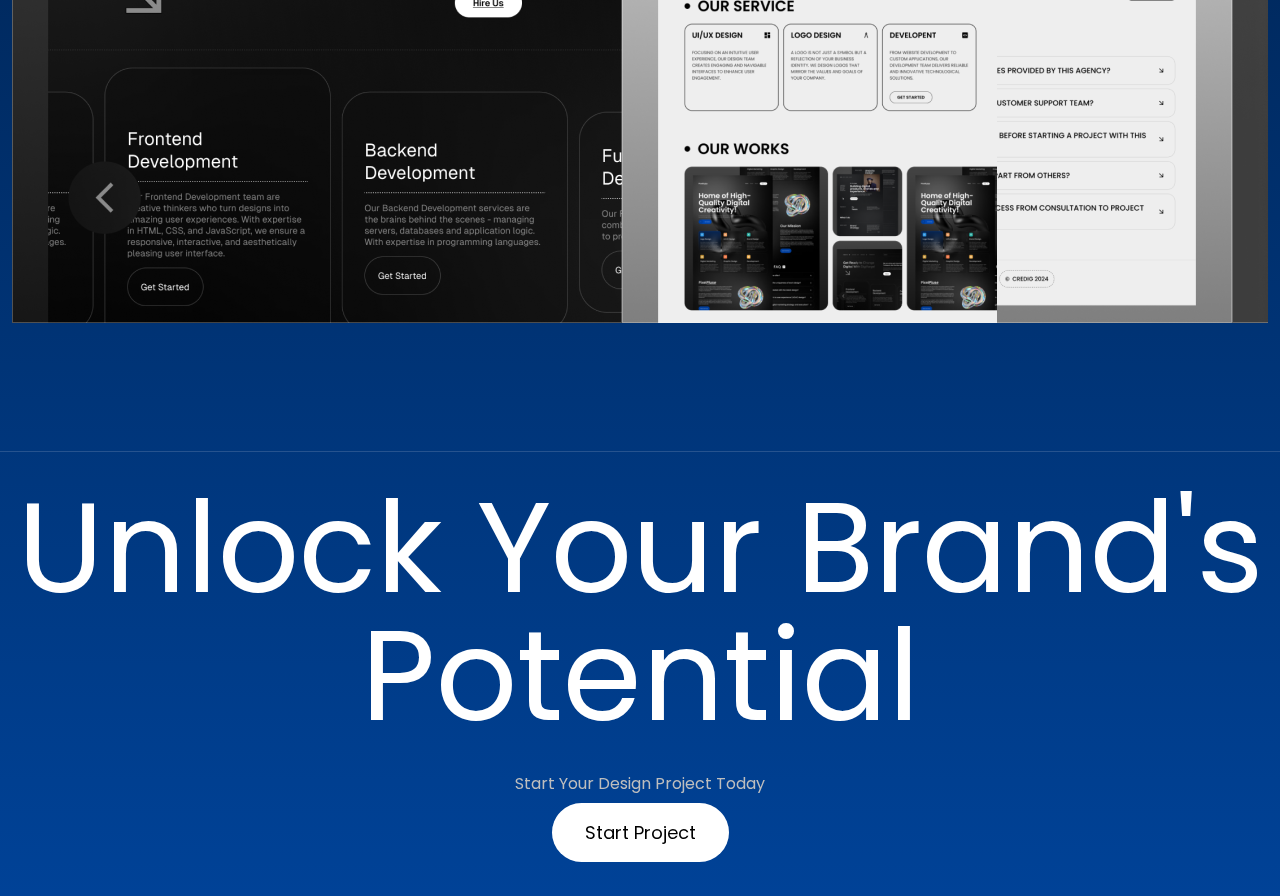
==== commit 88f39e6a: "mengubah background dan menambahkan card profile" ====
--- a/index.html
+++ b/index.html
@@ -15,12 +15,19 @@
       <ul class="nav-menu__list">
           <li class="menu__item home"><a href="#">Home</a></li>
           <li class="menu__item about"><a href="/app/calender/">Projects</a></li>
-          <li class="menu__item services"><a href="#">Works</a></li>
-          <li class="menu__item contact"><a href="#">Contact</a></li>
+          <li class="menu__item services"><a href="https://www.instagram.com/tams.ui/">Works</a></li>
+          <li class="menu__item contact"><a href="https://api.whatsapp.com/send/?phone=62815161766979&text&type=phone_number&app_absent=0">Contact</a></li>
       </ul>
     </nav>
     <div class="hero">
-      <p>Hi, i’m Yogawan a UI/UX Designer at Verdex</p>
+      <div class="profile-container">
+        <div class="profile">
+          <img src="/src/image/profile.png" alt="profile">
+          <p>UI/UX Designer</p>
+          <img src="/src/image/arrowup.png" alt="arrow">
+        </div>
+      </div>
+      <p>Hi, i’m Yogawan a UI/UX Designer</p>
       <h1>Elevate User Experience with Stunning Design</h1>
       <p>Welcome to my world of creativity, where every pixel counts and every interaction matters</p><br>
       <div class="social-container">
@@ -34,14 +41,14 @@
         </div>
       </div><br>
       <div class="button">
-        <a href="#">Explore my Portfolio</a>
+        <a href="https://www.instagram.com/tams.ui/">Explore my Portfolio</a>
       </div>
     </div>
     <div class="works">
       <h2>Works</h2>
-      <p>Lorem ipsum dolor sit amet consectetur adipisicing elit. Consequuntur quod fugit atque sed itaque sapiente illum totam repellendus ipsam? Quos alias debitis dolor doloremque libero neque quae voluptas quas qui!</p><br>
+      <p>The following is a screenshot of my work, I share it here. If you are interested in seeing all my work. Press the button below</p><br>
       <div class="button">
-        <a href="#">All Works</a>
+        <a href="https://www.instagram.com/tams.ui/">All Works</a>
       </div>
       <br>
       <div class="card">
@@ -99,7 +106,7 @@
       <h1>Unlock Your Brand's Potential</h1>
       <p>Start Your Design Project Today</p><br>
       <div class="button">
-        <a href="#">Start Project</a>
+        <a href="https://dribbble.com/1y0g4w4n">Start Project</a>
       </div>
     </div><br><br>
     <script src="/src/js/script.js"></script>
--- a/src/css/styles.css
+++ b/src/css/styles.css
@@ -4,10 +4,64 @@
     cursor: url('/src/image/cursor.png'), auto;
 }
 
+@media only screen and (max-width: 767px) {
+    :root {
+        --nav: 64px;
+
+        --display-size: 72px;
+        --display-line-height: 72px;
+    
+        --heading1-size: 64px;
+        --heading1-line-height: 64px:
+
+        --heading2-size: 24px;
+        --heading2-line-height: 24px;
+
+        --paragraph-size: 16px;
+        --paragraph-line-height: 24px;
+    }
+}
+
+@media only screen and (min-width: 768px) and (max-width: 991px) {
+    :root {
+        --nav: 96px;
+
+        --display-size: 96px;
+        --display-line-height: 96px;
+    
+        --heading1-size: 72px;
+        --heading1-line-height: 72px:
+
+        --heading2-size: 32px;
+        --heading2-line-height: 32px;
+
+        --paragraph-size: 16px;
+        --paragraph-line-height: 24px;
+    }
+}
+
+@media only screen and (min-width: 992px) {
+    :root {
+        --nav: 128px;
+
+        --display-size: 128px;
+        --display-line-height: 128px;
+    
+        --heading1-size: 96px;
+        --heading1-line-height: 96px:
+
+        --heading2-size: 64px;
+        --heading2-line-height: 64px;
+
+        --paragraph-size: 16px;
+        --paragraph-line-height: 24px;
+    }
+}
+
 body {    
     margin: 0;
     padding: 0;
-    background-color: #000000;
+    background: linear-gradient(180deg, #000000 0%, #004297 100%);
     font-family: 'Poppins', sans-serif;
 }
 
@@ -21,7 +75,7 @@
 
 .menu-btn__burger {
     padding: 6px;
-    background-color: #000000;
+    background-color: transparent;
     border-radius: 12px;
     transition: all 0.3s ease;
 }
@@ -65,13 +119,14 @@
 /* Animation for menu items */
 .menu__item {
     margin-bottom: 20px;
-    text-align: left;
+    text-align: center;
 }
 
 .menu__item a {
     text-decoration: none;
     color: #FFFFFF;
-    font-size: 24px;
+    font-size: var(--nav);
+
 }
 
 .menu__item {
@@ -108,6 +163,10 @@
     animation: fadeIn 0.5s ease 0.6s forwards;
 }
 
+.nav-menu__list {
+    padding: 0;
+}
+
 @keyframes fadeIn {
     from {
         opacity: 0;
--- a/sass/styles.css
+++ b/sass/styles.css
@@ -1,5 +1,6 @@
 @media only screen and (max-width: 767px) {
   :root {
+    --nav: 64px;
     --display-size: 72px;
     --display-line-height: 72px;
     --heading1-size: 64px;
@@ -12,6 +13,7 @@
 }
 @media only screen and (min-width: 768px) and (max-width: 991px) {
   :root {
+    --nav: 96px;
     --display-size: 96px;
     --display-line-height: 96px;
     --heading1-size: 72px;
@@ -24,6 +26,7 @@
 }
 @media only screen and (min-width: 992px) {
   :root {
+    --nav: 128px;
     --display-size: 128px;
     --display-line-height: 128px;
     --heading1-size: 96px;
@@ -40,6 +43,23 @@
   padding-left: 12px;
   padding-right: 12px;
   border-top: 1px solid rgba(255, 255, 255, 0.15);
+}
+.hero .profile-container {
+  display: flex;
+  justify-content: center;
+  margin-top: 64px;
+}
+.hero .profile-container .profile {
+  width: 267px;
+  display: flex;
+  justify-content: space-between;
+  align-items: center;
+  border: 1px solid rgba(255, 255, 255, 0.15);
+  border-radius: 100px;
+  padding-right: 24px;
+}
+.hero .profile-container .profile p {
+  margin-top: 0;
 }
 .hero h1 {
   color: #FFFFFF;
@@ -123,6 +143,7 @@
 }
 .works .card img {
   animation: scroll 20s linear infinite;
+  z-index: -1;
 }
 .works .button a {
   text-decoration: none;
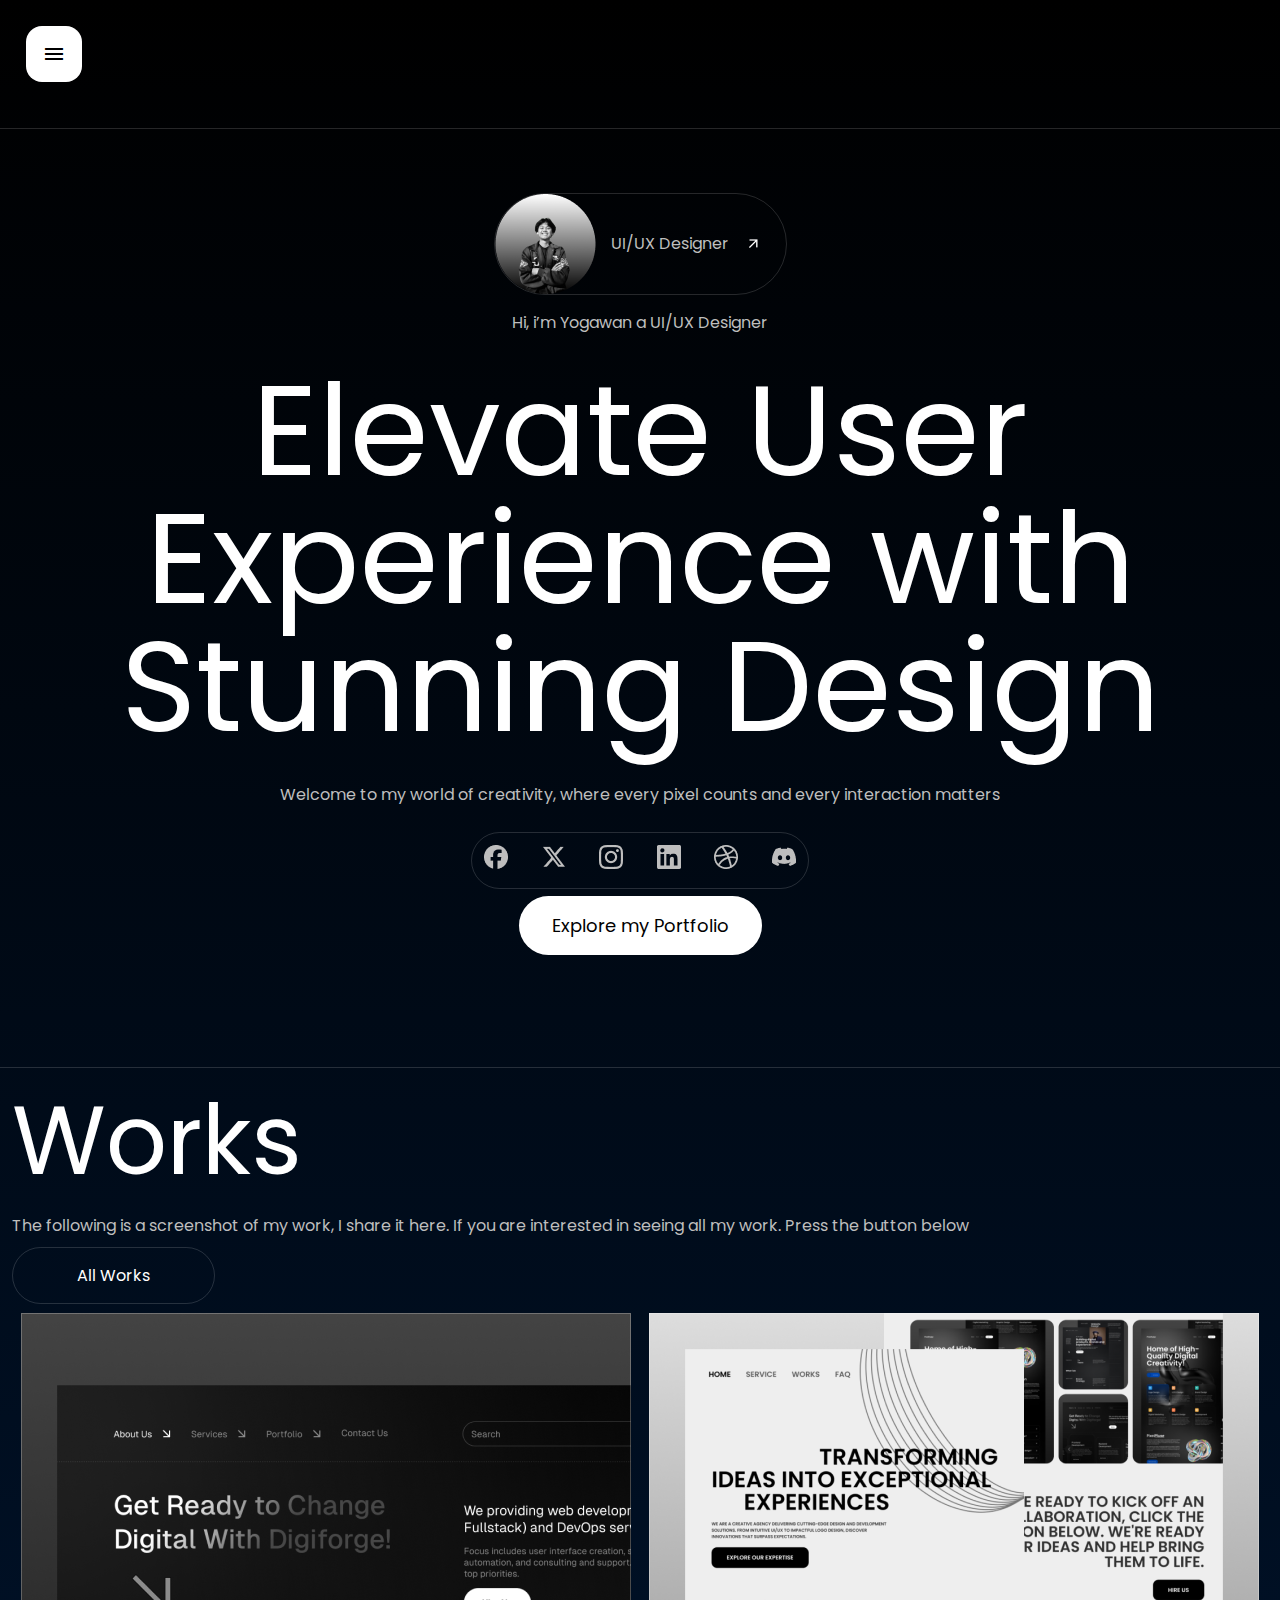
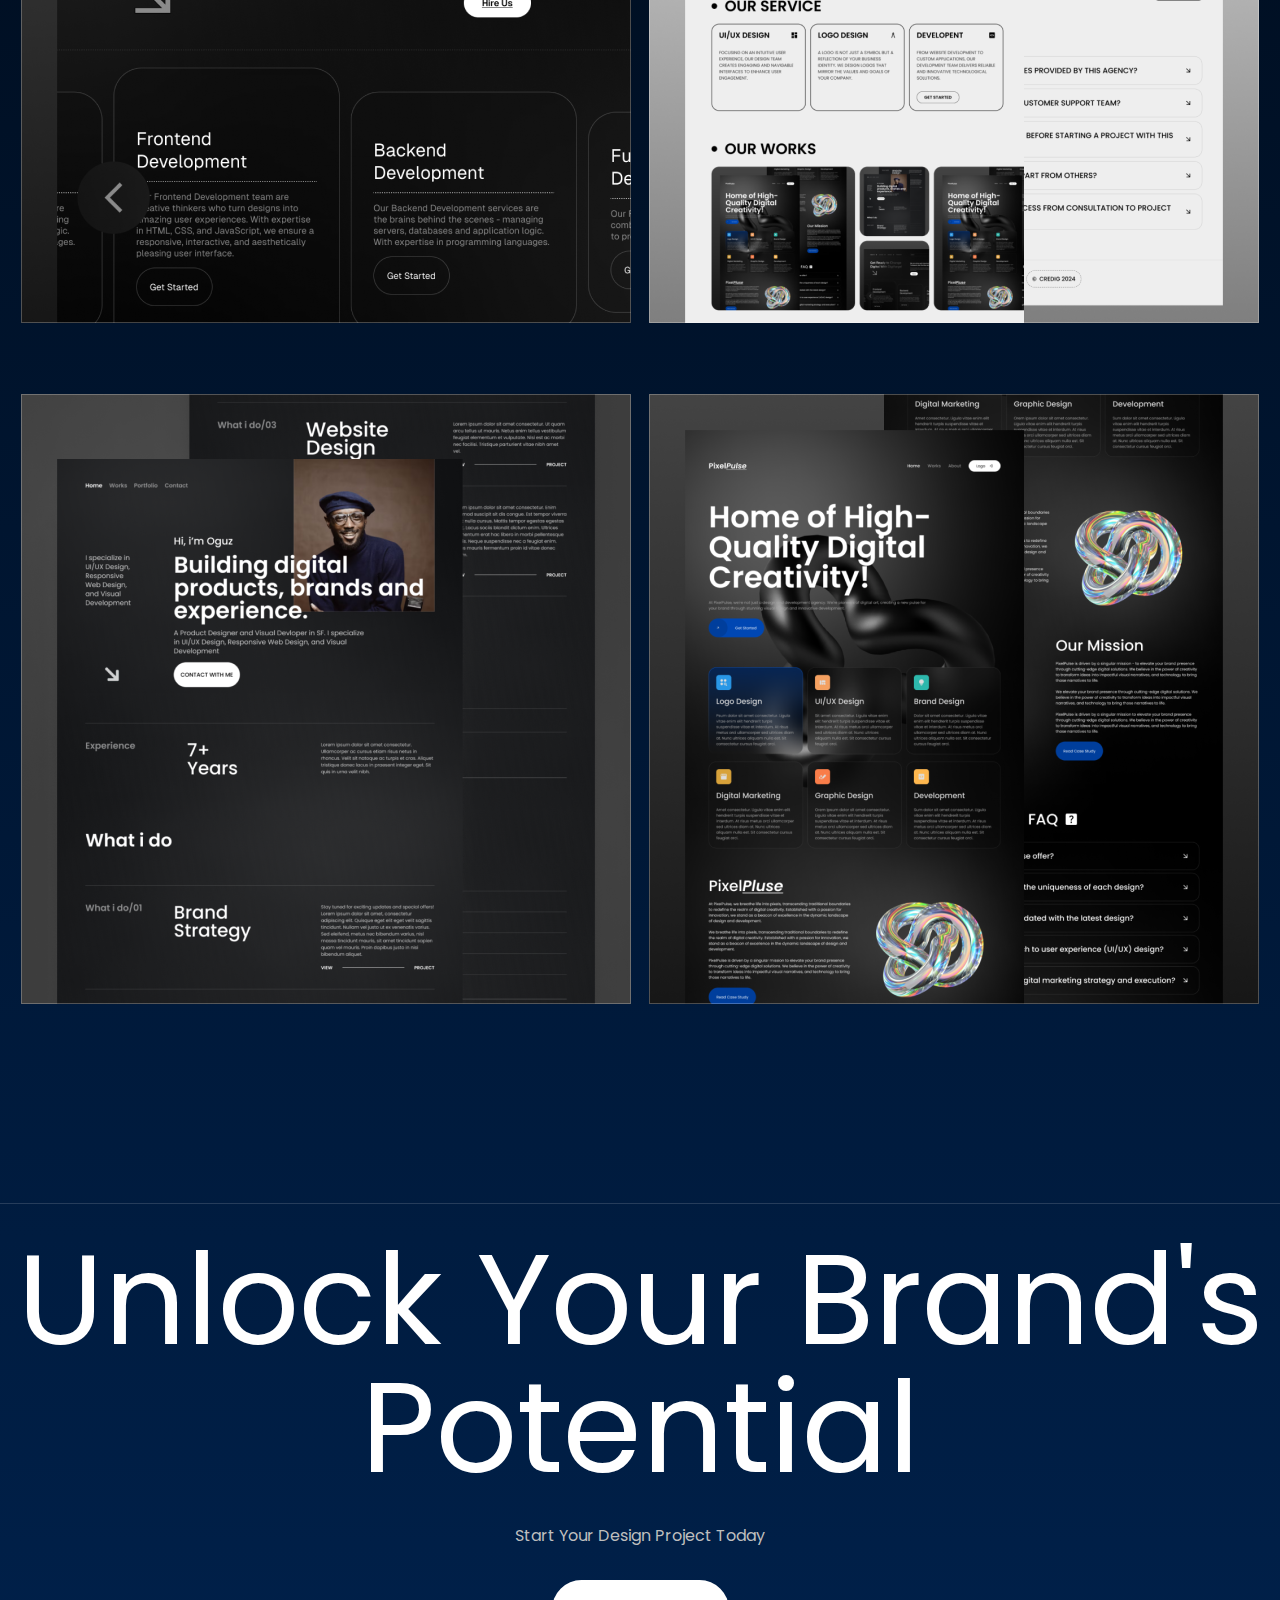
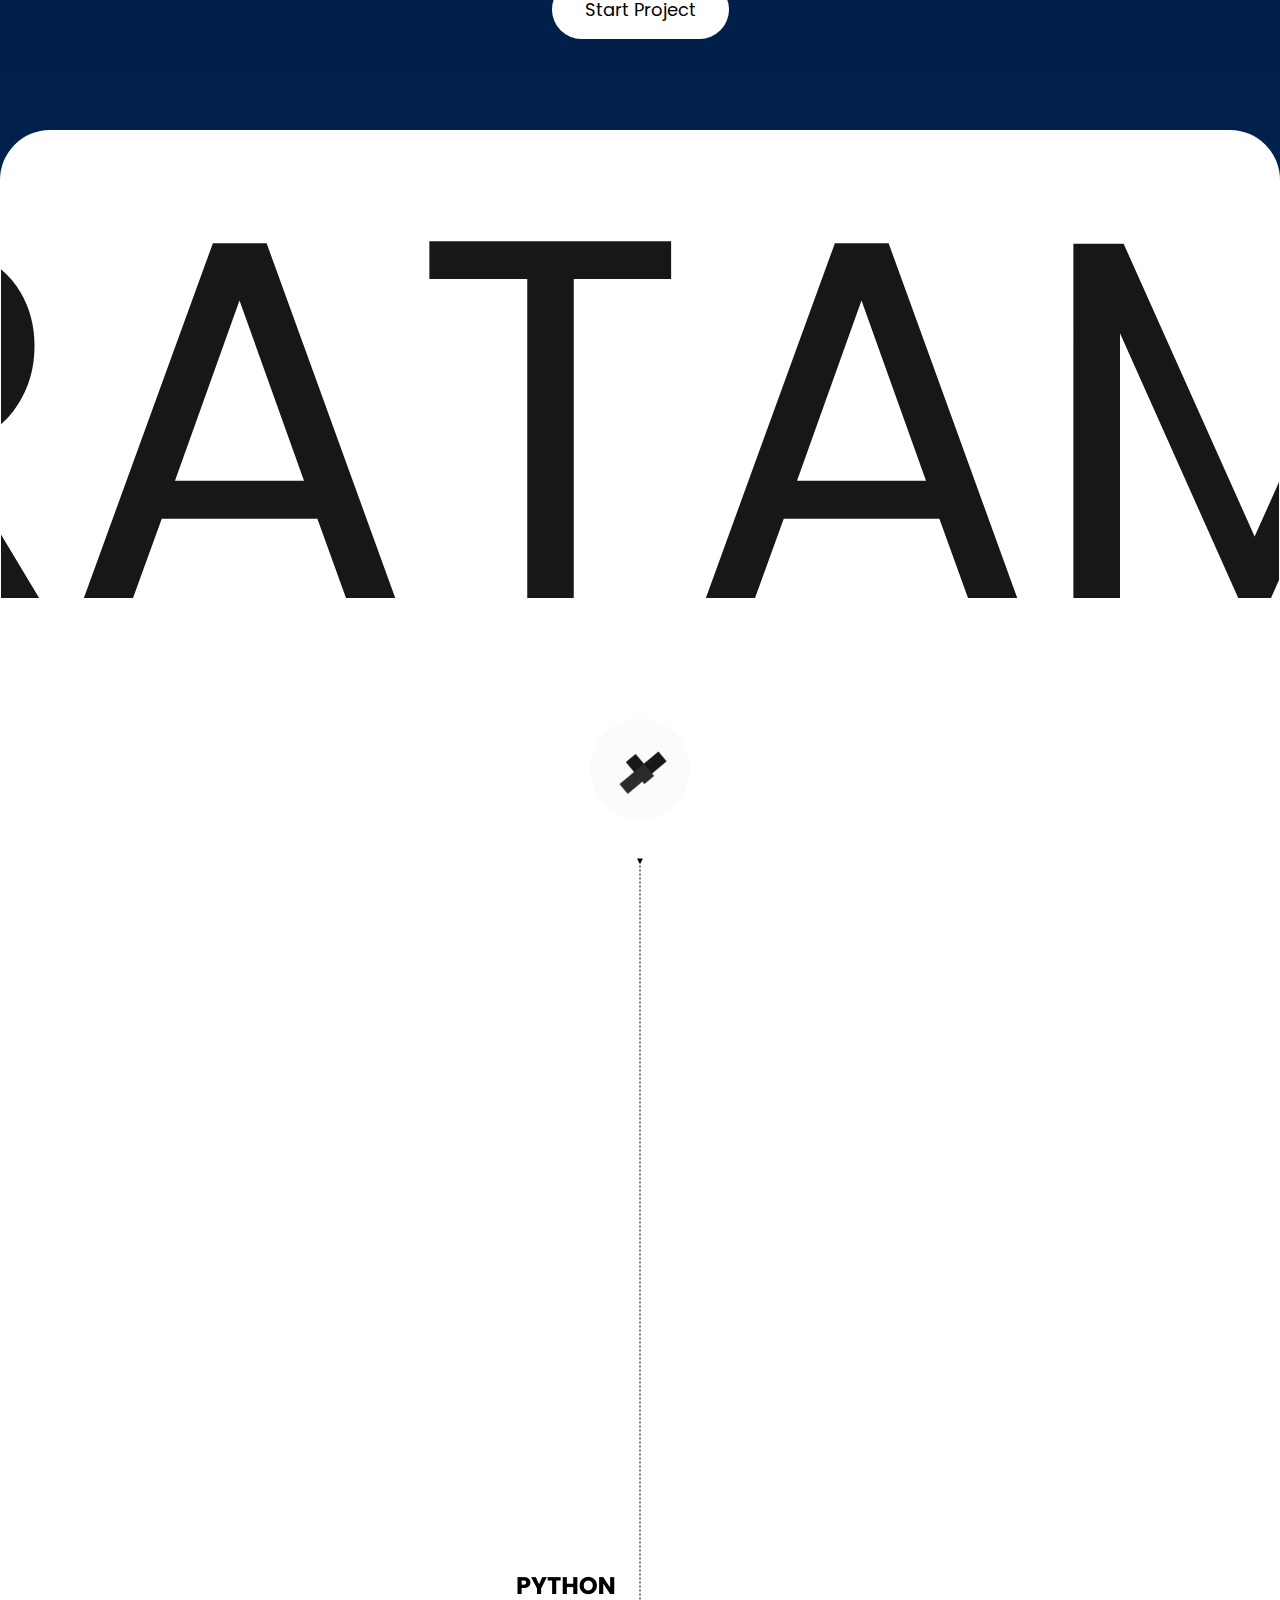
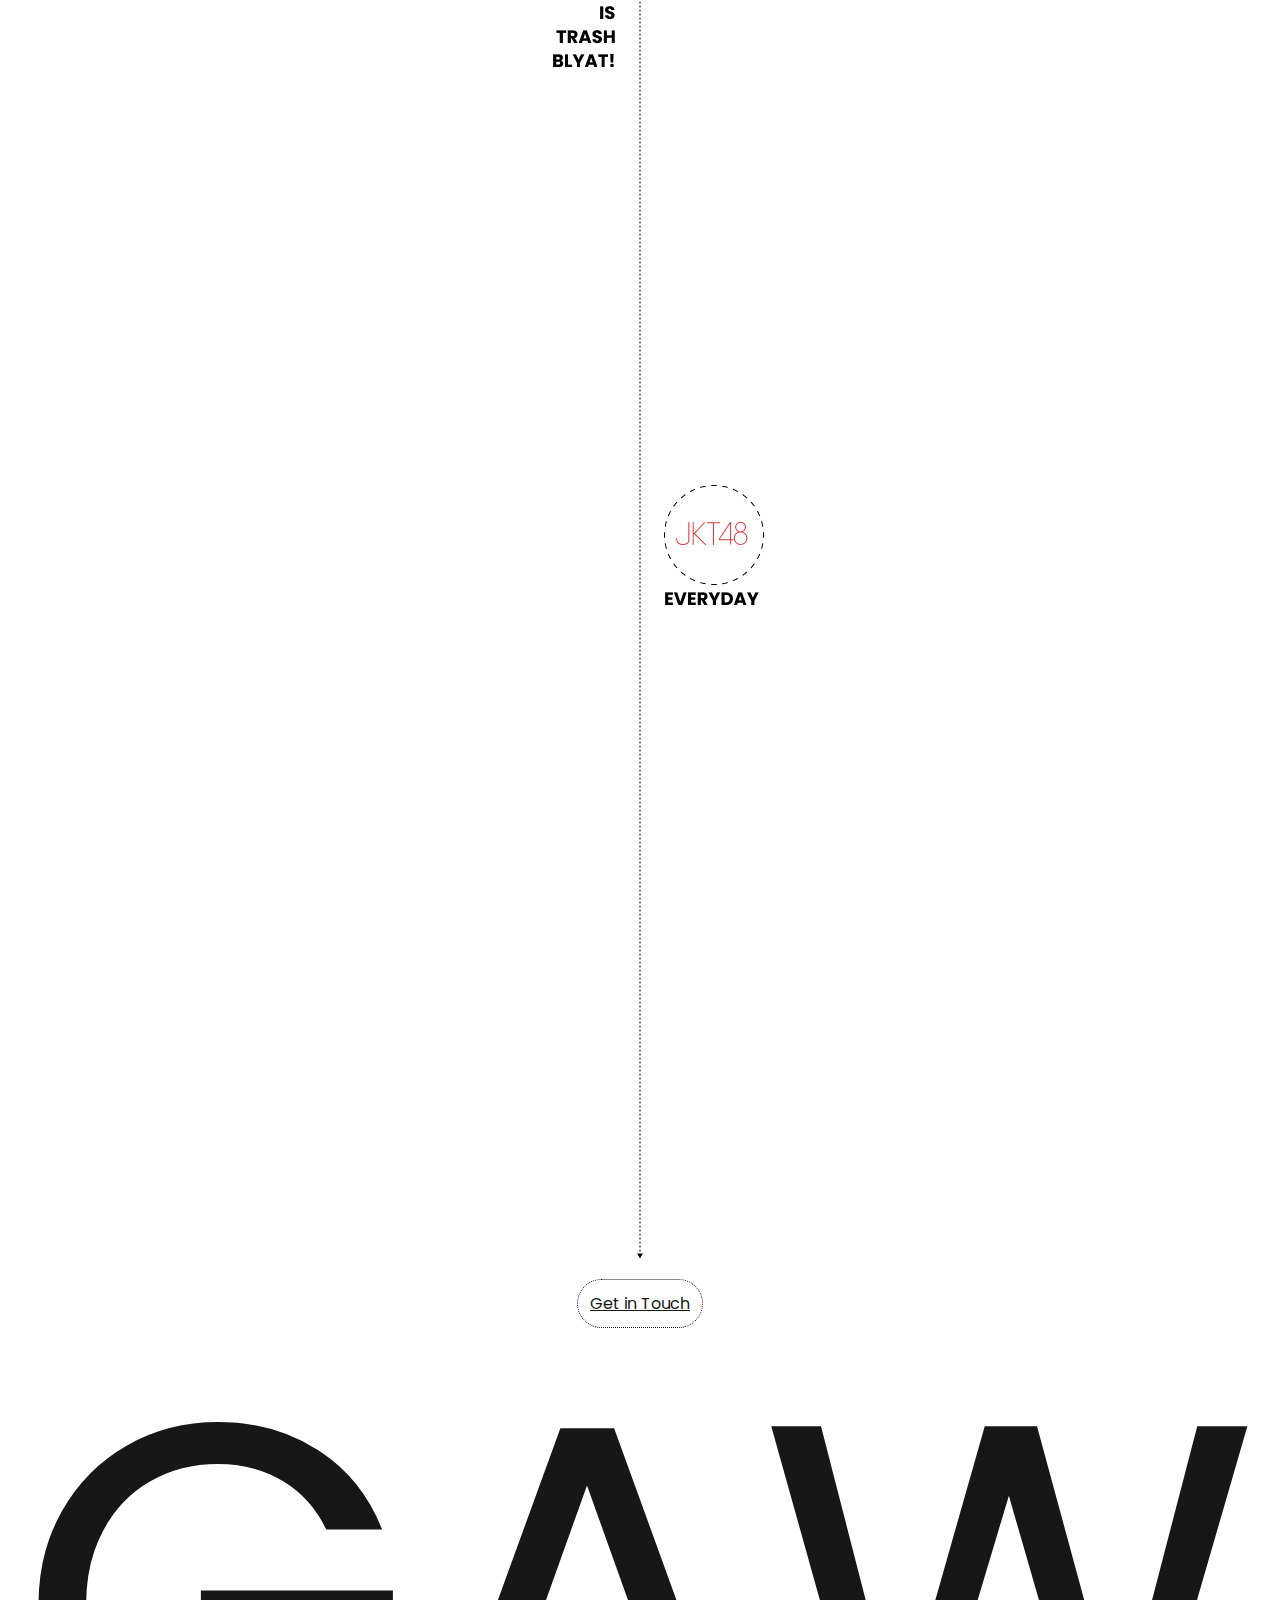
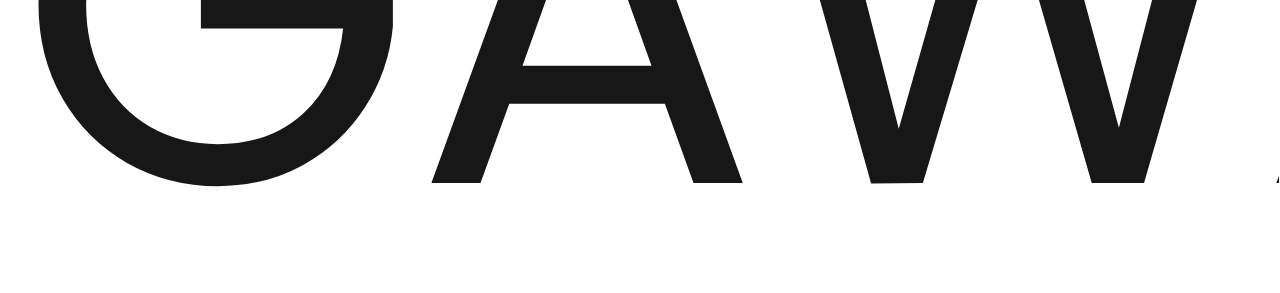
==== commit 9a190197: "mengubah berberapa tampilan ui" ====
--- a/index.html
+++ b/index.html
@@ -6,10 +6,15 @@
     <title>Yogawan Aditya Pratama</title>
     <link rel="stylesheet" href="/src/css/styles.css">
     <link rel="stylesheet" href="/sass/styles.css">
+    <link rel="stylesheet" href="https://fonts.googleapis.com/css2?family=Material+Symbols+Outlined:opsz,wght,FILL,GRAD@24,400,0,0" />
 </head>
 <body>
     <div class="menu-btn">
-        <div class="menu-btn__burger"><img src="/src/image/drag_handle.png" alt="img"></div>
+        <div class="menu-btn__burger">
+          <span style="background-color: white; padding: 16px; border-radius: 16px; z-index: 5;" class="material-symbols-outlined">
+          menu
+          </span>
+        </div>
     </div>
     <nav class="menu">
       <ul class="nav-menu__list">
@@ -44,6 +49,12 @@
         <a href="https://www.instagram.com/tams.ui/">Explore my Portfolio</a>
       </div>
     </div>
+    <!-- <div class="card-scroll">
+      <img src="/src/image/W1.png" alt="img">
+      <img src="/src/image/W2.png" alt="img">
+      <img src="/src/image/W3.png" alt="img">
+      <img src="/src/image/W4.png" alt="img">
+    </div> -->
     <div class="works">
       <h2>Works</h2>
       <p>The following is a screenshot of my work, I share it here. If you are interested in seeing all my work. Press the button below</p><br>
@@ -51,64 +62,48 @@
         <a href="https://www.instagram.com/tams.ui/">All Works</a>
       </div>
       <br>
-      <div class="card">
-        <img src="/src/image/W1.png" alt="image">
-        <img src="/src/image/W2.png" alt="image">
-        <img src="/src/image/W3.png" alt="image">
-        <img src="/src/image/W4.png" alt="image">
-        <img src="/src/image/W1.png" alt="image">
-        <img src="/src/image/W2.png" alt="image">
-        <img src="/src/image/W3.png" alt="image">
-        <img src="/src/image/W4.png" alt="image">
-        <img src="/src/image/W1.png" alt="image">
-        <img src="/src/image/W2.png" alt="image">
-        <img src="/src/image/W3.png" alt="image">
-        <img src="/src/image/W4.png" alt="image">
-        <img src="/src/image/W1.png" alt="image">
-        <img src="/src/image/W2.png" alt="image">
-        <img src="/src/image/W3.png" alt="image">
-        <img src="/src/image/W4.png" alt="image">
-        <img src="/src/image/W1.png" alt="image">
-        <img src="/src/image/W2.png" alt="image">
-        <img src="/src/image/W3.png" alt="image">
-        <img src="/src/image/W4.png" alt="image">
-        <img src="/src/image/W1.png" alt="image">
-        <img src="/src/image/W2.png" alt="image">
-        <img src="/src/image/W3.png" alt="image">
-        <img src="/src/image/W4.png" alt="image">
-        <img src="/src/image/W1.png" alt="image">
-        <img src="/src/image/W2.png" alt="image">
-        <img src="/src/image/W3.png" alt="image">
-        <img src="/src/image/W4.png" alt="image">
-        <img src="/src/image/W1.png" alt="image">
-        <img src="/src/image/W2.png" alt="image">
-        <img src="/src/image/W3.png" alt="image">
-        <img src="/src/image/W4.png" alt="image">
-        <img src="/src/image/W1.png" alt="image">
-        <img src="/src/image/W2.png" alt="image">
-        <img src="/src/image/W3.png" alt="image">
-        <img src="/src/image/W4.png" alt="image">
-        <img src="/src/image/W1.png" alt="image">
-        <img src="/src/image/W2.png" alt="image">
-        <img src="/src/image/W3.png" alt="image">
-        <img src="/src/image/W4.png" alt="image">
-        <img src="/src/image/W1.png" alt="image">
-        <img src="/src/image/W2.png" alt="image">
-        <img src="/src/image/W3.png" alt="image">
-        <img src="/src/image/W4.png" alt="image">
-        <img src="/src/image/W1.png" alt="image">
-        <img src="/src/image/W2.png" alt="image">
-        <img src="/src/image/W3.png" alt="image">
-        <img src="/src/image/W4.png" alt="image">
+      <div class="card-container">
+        <a href="#">
+          <img src="/src/image/W1.png" alt=works"">
+        </a>
+        <a href="#">
+          <img src="/src/image/W2.png" alt=works"">
+        </a>
+        <a href="#">
+          <img src="/src/image/W3.png" alt=works"">
+        </a>
+        <a href="#">
+          <img src="/src/image/W4.png" alt=works"">
+        </a>
       </div>
     </div>
     <div class="hero">
       <h1>Unlock Your Brand's Potential</h1>
-      <p>Start Your Design Project Today</p><br>
+      <p>Start Your Design Project Today</p><br><br>
       <div class="button">
         <a href="https://dribbble.com/1y0g4w4n">Start Project</a>
       </div>
-    </div><br><br>
+      <br><br><br>
+    </div>
+    <div class="footer">
+      <div class="name">
+          <div class="display">PRATAMA</div>
+      </div>
+      <div class="nav">
+          <div class="nav-content">
+              <li><a href="#" class="label"><img style="width: 100px; border-radius: 100px;" src="/app/agecalculator/src/img/logo.png" alt="img"></a></li>
+          </div>
+      </div>
+      <div class="image">
+          <img src="/app/agecalculator/src/img/line.png" alt="line">
+      </div>
+      <div class="button">
+          <li><a href="https://www.instagram.com/yogawanadityapratama/" class="label">Get in Touch</a></li>
+      </div>
+      <div class="name">
+          <div class="display">YOGAWAN</div>
+      </div>
+    </div>
     <script src="/src/js/script.js"></script>
 </body>
 </html>
--- a/src/css/styles.css
+++ b/src/css/styles.css
@@ -7,6 +7,7 @@
 @media only screen and (max-width: 767px) {
     :root {
         --nav: 64px;
+        --nav-hover: 96px;
 
         --display-size: 72px;
         --display-line-height: 72px;
@@ -25,6 +26,7 @@
 @media only screen and (min-width: 768px) and (max-width: 991px) {
     :root {
         --nav: 96px;
+        --nav-hover: 128px;
 
         --display-size: 96px;
         --display-line-height: 96px;
@@ -43,6 +45,7 @@
 @media only screen and (min-width: 992px) {
     :root {
         --nav: 128px;
+        --nav-hover: 156px;
 
         --display-size: 128px;
         --display-line-height: 128px;
@@ -137,14 +140,14 @@
 .menu__item a {
     text-decoration: none;
     color: #FFFFFF;
-    font-size: 96px;
+    font-size: var(--nav);
     font-weight: 500;
     transition: font-size 0.3s ease;
 }
 
 .menu__item a:hover {
     opacity: 50%;
-    font-size: 128px;
+    font-size: var(--nav-hover);
 }
 
 .menu__item.home.animated {
@@ -176,4 +179,59 @@
         opacity: 1;
         transform: translateY(0);
     }
-}+}
+
+.footer {
+    height: fit-content;
+    border-top: 1px dotted #FFFFFF;
+    border-bottom: 1px dotted #FFFFFF;
+    border-left: 1px dotted #FFFFFF;
+    border-right: 1px dotted #FFFFFF;
+    border-radius: 50px 50px 0 0;
+    background-color: #FFFFFF;
+    margin-top: 32px;
+  }
+  .footer .nav {
+    margin-top: 44px;
+  }
+  .footer .nav .nav-content {
+    display: flex;
+    justify-content: center;
+    list-style: none;
+  }
+  .footer .nav .nav-content a {
+    color: #171717;
+    padding: 12px;
+    border-radius: 100px;
+    text-decoration: none;
+  }
+  .footer .image {
+    display: flex;
+    justify-content: center;
+    margin-top: 32px;
+  }
+  .footer .button {
+    display: flex;
+    justify-content: center;
+    margin-top: 32px;
+    list-style: none;
+  }
+  .footer .button a {
+    border: 1px dotted #171717;
+    color: #171717;
+    padding: 12px;
+    border-radius: 100px;
+  }
+  .footer .name {
+    display: flex;
+    justify-content: center;
+    align-items: center;
+    margin-top: 32px;
+    margin-bottom: 32px;
+    height: 512px;
+    overflow: hidden;
+  }
+  .footer .name .display {
+    color: #171717;
+    font-size: 512px;
+  }--- a/sass/styles.css
+++ b/sass/styles.css
@@ -129,21 +129,20 @@
   color: #BEBEBE;
   margin: 0;
 }
-@keyframes scroll {
-  0% {
-    transform: translateX(0);
-  }
-  100% {
-    transform: translateX(-100%);
-  }
+.works .card-container {
+  display: flex;
+  justify-content: space-around;
+  flex-wrap: wrap;
 }
-.works .card {
-  display: flex;
-  overflow: scroll;
+.works .card-container a {
+  margin-bottom: 64px;
+  transition: transform 0.3s ease-in-out;
 }
-.works .card img {
-  animation: scroll 20s linear infinite;
-  z-index: -1;
+.works .card-container a img {
+  width: 100%;
+}
+.works .card-container a:hover {
+  transform: scale(1.05);
 }
 .works .button a {
   text-decoration: none;
@@ -154,4 +153,10 @@
   text-align: center;
 }
 
+.card-scroll {
+  display: flex;
+  overflow: scroll;
+  margin-top: 64px;
+}
+
 /*# sourceMappingURL=styles.css.map */
